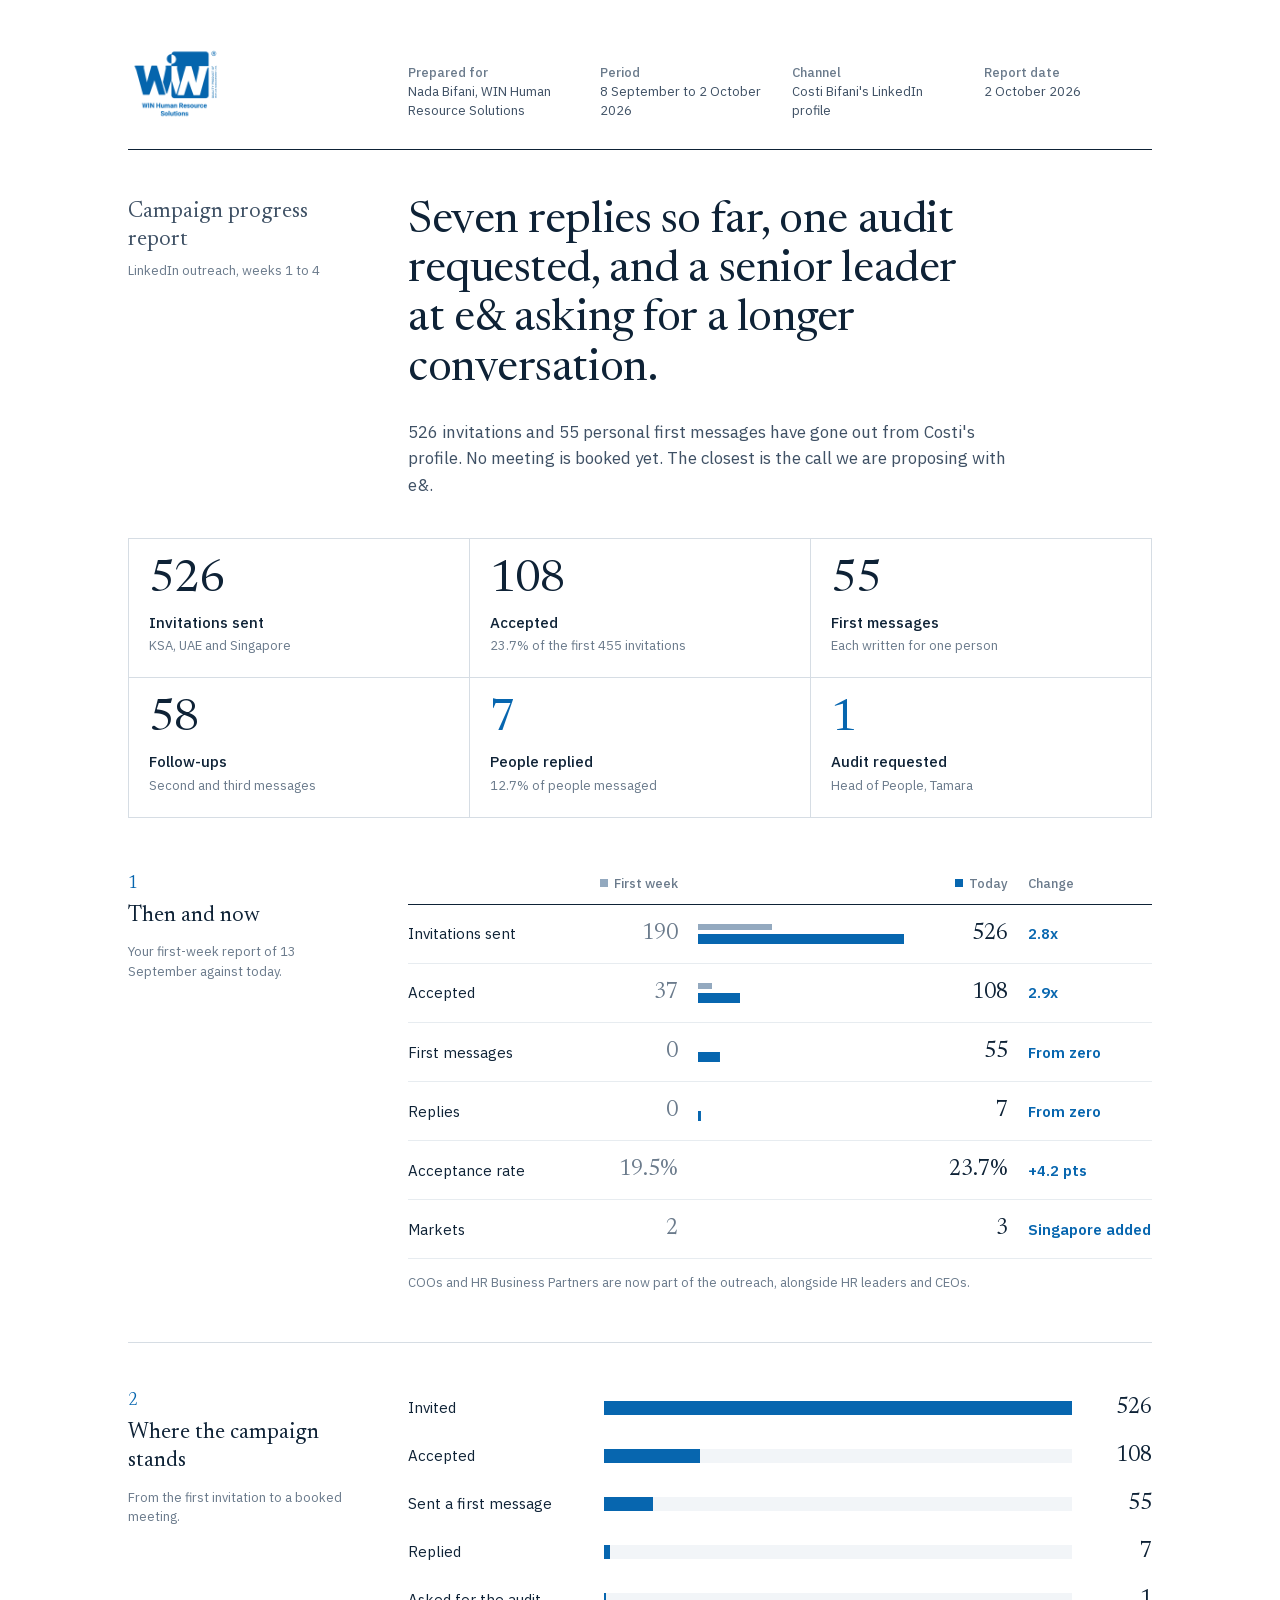
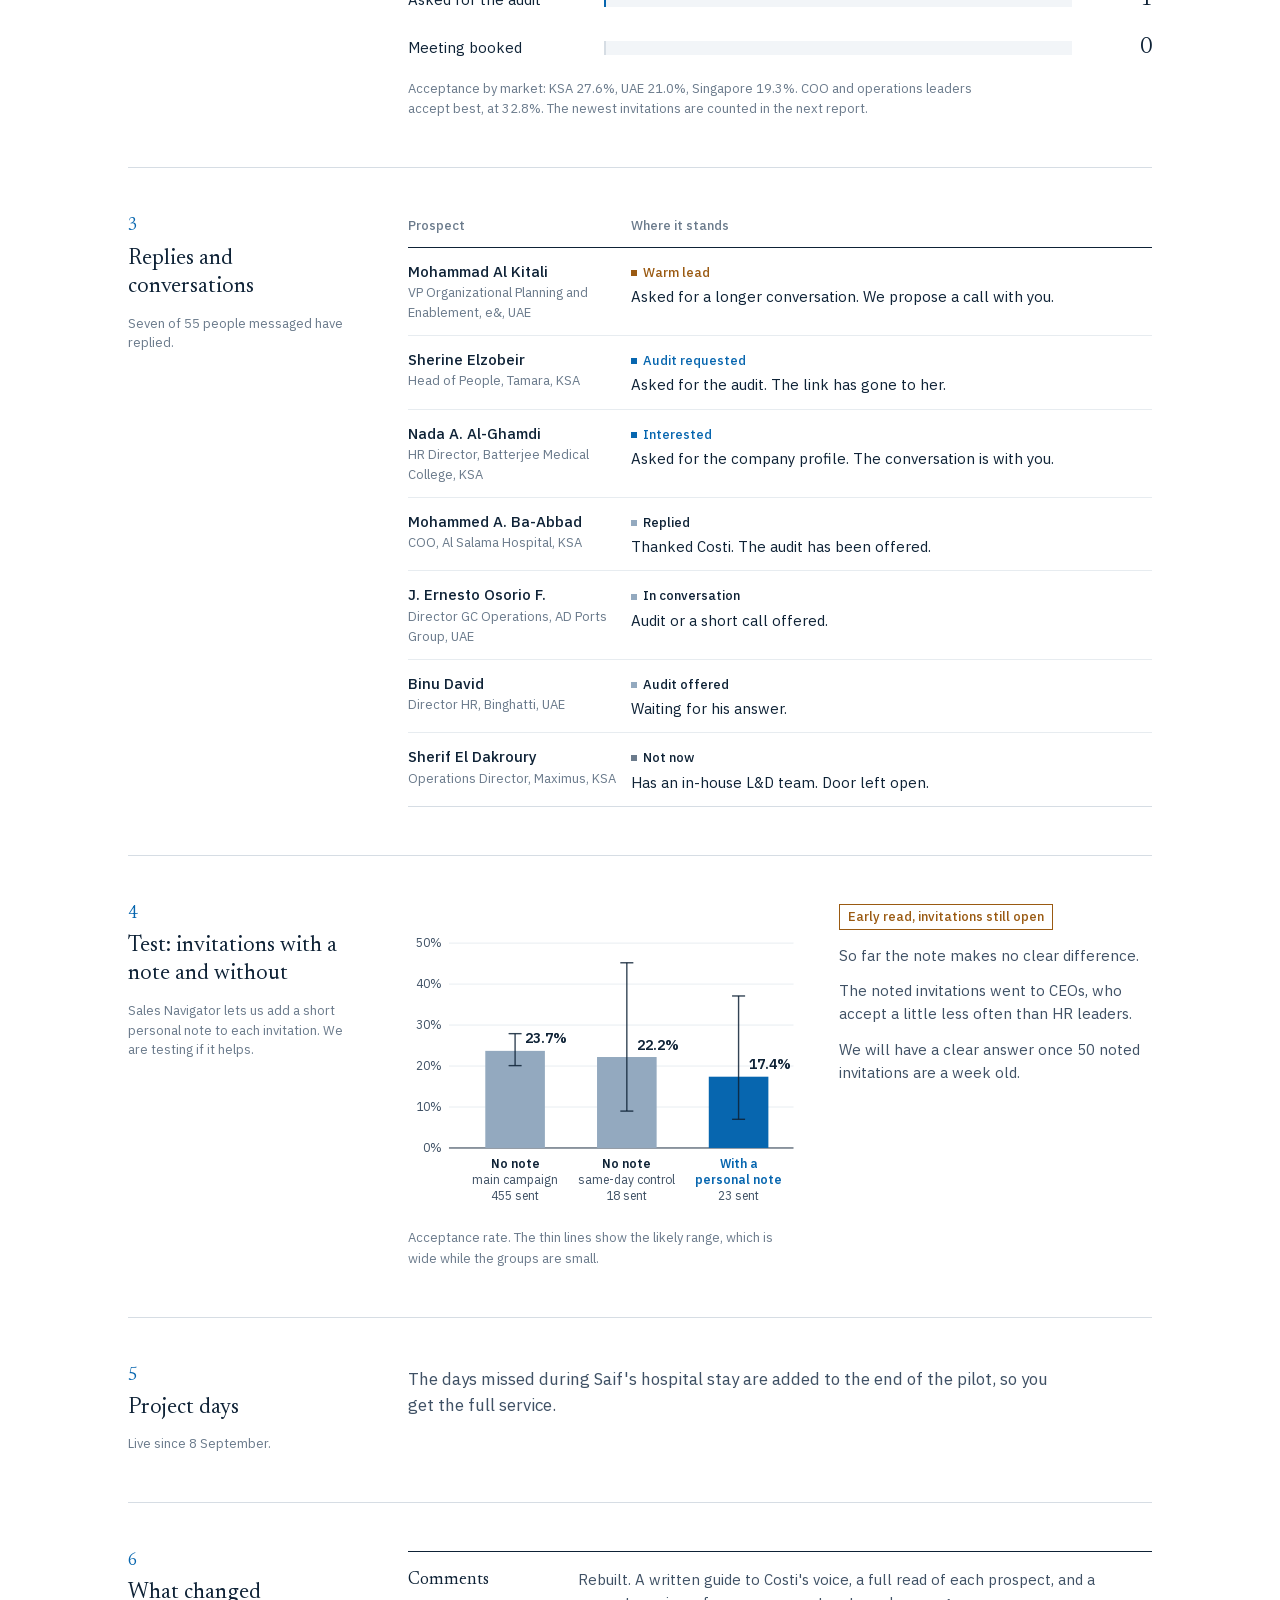
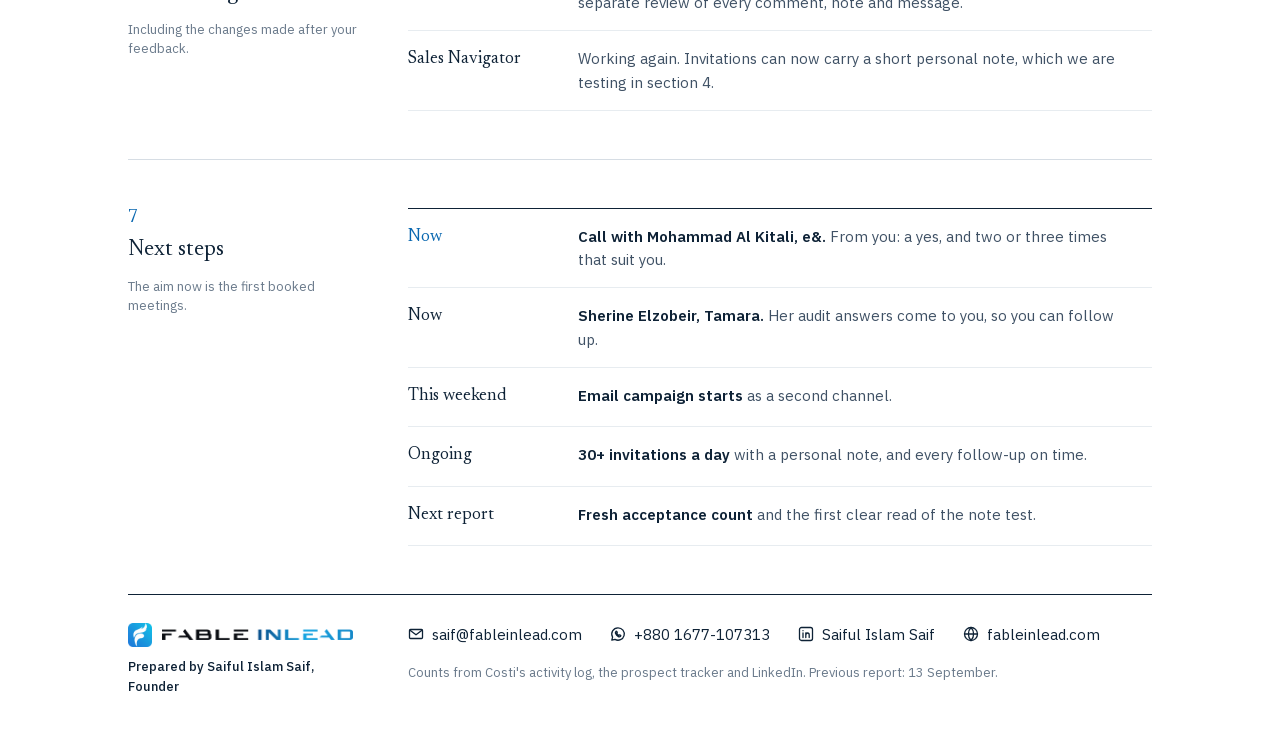
==== win-hr-4a2df56924/index.html @ c020eaa7 "WIN HR progress report, 2 Oct 2026" ====
<!doctype html>
<html lang="en">
<head>
<meta charset="utf-8">
<meta name="viewport" content="width=device-width, initial-scale=1">
<meta name="robots" content="noindex, nofollow">
<title>WIN HR progress report, 2 October 2026</title>
<meta name="description" content="LinkedIn outreach progress for WIN Human Resource Solutions, 8 September to 2 October 2026.">
<link rel="stylesheet" href="fonts/fonts.css">
<style>
:root{
  --paper:#ffffff;
  --wash:#f2f5f8;
  --ink:#0e2236;
  --ink-2:#3f5165;
  --muted:#6b7b8c;
  --rule:#d6dde4;
  --rule-soft:#e7ecf0;
  --win:#0766af;
  --win-soft:#d3e3f1;
  --nonote:#93a9bf;
  --warm:#9a5a12;
  --serif:"Newsreader", Georgia, "Times New Roman", serif;
  --sans:"IBM Plex Sans", -apple-system, "Segoe UI", Arial, sans-serif;
  /* one type scale: 13 / 15 / 17 / 22 / 30 / 44 */
  --t1:13px; --t2:15px; --t3:17px; --t4:22px; --t5:30px; --t6:44px;
  --gut:48px;
  --col:232px;
}
*{box-sizing:border-box}
html{-webkit-text-size-adjust:100%}
body{margin:0;background:var(--paper);color:var(--ink);font-family:var(--sans);font-size:var(--t3);line-height:1.55;font-feature-settings:"kern","tnum" 0;-webkit-font-smoothing:antialiased}
.num,.tab td.n,.tab th.n{font-variant-numeric:tabular-nums lining-nums}
p{margin:0}
.wrap{max-width:1120px;margin:0 auto;padding:0 var(--gut)}

/* masthead */
.mast{display:grid;grid-template-columns:var(--col) 1fr;column-gap:var(--gut);align-items:end;padding:44px 0 28px;border-bottom:1px solid var(--ink)}
.mast img{width:96px;height:auto;display:block}
.mast-meta{display:grid;grid-template-columns:repeat(4,1fr);column-gap:24px;font-size:var(--t1);line-height:1.45;color:var(--ink-2)}
.mast-meta b{display:block;font-weight:500;color:var(--muted)}

/* hero */
.hero{display:grid;grid-template-columns:var(--col) 1fr;column-gap:var(--gut);padding:48px 0 40px}
.kicker{font-family:var(--serif);font-size:var(--t4);line-height:1.3;color:var(--ink-2)}
.kicker span{display:block;font-family:var(--sans);font-size:var(--t1);color:var(--muted);margin-top:8px}
h1{font-family:var(--serif);font-weight:400;font-size:var(--t6);line-height:1.12;letter-spacing:-0.01em;margin:0 0 24px;max-width:22ch}
.deck{font-size:var(--t3);color:var(--ink-2);max-width:62ch}

/* kpi ledger */
.ledger{display:grid;grid-template-columns:repeat(3,1fr);border-top:1px solid var(--rule);border-left:1px solid var(--rule);margin-bottom:8px}
.k{padding:20px 20px 22px;border-right:1px solid var(--rule);border-bottom:1px solid var(--rule);min-width:0}
.k .v{font-family:var(--serif);font-size:var(--t6);line-height:1;font-variant-numeric:lining-nums tabular-nums;display:block;margin-bottom:10px}
.k .l{font-size:var(--t2);font-weight:500;display:block;line-height:1.35}
.k .s{font-size:var(--t1);color:var(--muted);display:block;margin-top:4px;line-height:1.4}
.k.accent .v{color:var(--win)}
.ledger + .sec{border-top:0}
.ledger-note{font-size:var(--t1);color:var(--muted);margin:12px 0 0}

/* sections */
.sec{display:grid;grid-template-columns:var(--col) 1fr;column-gap:var(--gut);padding:48px 0;border-top:1px solid var(--rule)}
.sec-h{font-family:var(--serif);font-weight:400;font-size:var(--t4);line-height:1.3;margin:0}
.sec-h .no{display:block;font-size:var(--t3);color:var(--win);margin-bottom:6px}
.sec-aside{font-size:var(--t1);color:var(--muted);margin-top:12px;line-height:1.5}
.body{min-width:0}
.lead{font-size:var(--t3);color:var(--ink-2);max-width:64ch;margin-bottom:28px}
h3{font-family:var(--sans);font-size:var(--t2);font-weight:600;margin:0 0 12px}
.note{font-size:var(--t1);color:var(--muted);margin-top:14px;max-width:72ch}

/* funnel */
.funnel{display:grid;row-gap:14px}
.f-row{display:grid;grid-template-columns:180px 1fr 64px;column-gap:16px;align-items:center}
.f-lab{font-size:var(--t2);line-height:1.3}
.f-lab small{display:block;font-size:var(--t1);color:var(--muted)}
.f-track{height:14px;background:var(--wash);position:relative}
.f-bar{position:absolute;left:0;top:0;bottom:0;background:var(--win);min-width:2px;transform-origin:left center}
.f-bar.zero{background:none;border-left:2px solid var(--rule)}
.f-val{font-family:var(--serif);font-size:var(--t4);text-align:right;font-variant-numeric:lining-nums tabular-nums}

/* tables */
.tab{width:100%;border-collapse:collapse;font-size:var(--t2)}
.tab th{font-weight:500;color:var(--muted);font-size:var(--t1);text-align:left;padding:0 12px 10px 0;border-bottom:1px solid var(--ink);vertical-align:bottom}
.tab td{padding:12px 12px 12px 0;border-bottom:1px solid var(--rule-soft);vertical-align:top}
.tab .n{text-align:right}
.tab tr:last-child td{border-bottom:1px solid var(--rule)}
.tab .rate{width:34%}
.rate-cell{display:grid;grid-template-columns:52px 1fr;column-gap:12px;align-items:center}
.rate-cell .t{height:8px;background:var(--wash);position:relative}
.rate-cell .b{position:absolute;left:0;top:0;bottom:0;background:var(--win);transform-origin:left center}
.tables{display:grid;row-gap:40px}

/* replies */
.rep td:first-child{width:30%}
.who{font-weight:500;display:block}
.who-sub{display:block;font-size:var(--t1);color:var(--muted)}
.st{display:inline-block;font-size:var(--t1);font-weight:500;padding:2px 0 2px 12px;position:relative;white-space:nowrap}
.st::before{content:"";position:absolute;left:0;top:50%;width:6px;height:6px;margin-top:-3px;background:var(--muted)}
.st.hot{color:var(--warm)} .st.hot::before{background:var(--warm)}
.st.go{color:var(--win)} .st.go::before{background:var(--win)}
.st.open::before{background:var(--nonote)}
.mkt{display:flex;column-gap:32px;row-gap:6px;margin-top:20px;font-size:var(--t2);color:var(--ink-2);flex-wrap:wrap}
.mkt b{font-family:var(--serif);font-weight:400;font-size:var(--t4);color:var(--ink);margin-right:6px;font-variant-numeric:lining-nums}

/* A/B test */
.ab{display:grid;grid-template-columns:minmax(0,1.25fr) minmax(0,1fr);column-gap:40px;align-items:start}
.ab svg{width:100%;height:auto;display:block;overflow:visible}
.ab svg text{font-family:var(--sans);fill:var(--ink-2)}
.ab .read{font-size:var(--t2);color:var(--ink-2)}
.ab .read p+p{margin-top:12px}
.flag{display:inline-block;font-size:var(--t1);font-weight:500;color:var(--warm);border:1px solid currentColor;padding:2px 8px;margin-bottom:14px}
.matrix{margin-top:32px}
.matrix td,.matrix th{font-size:var(--t1);white-space:nowrap}
.matrix td.g{white-space:nowrap}
.matrix td{padding:10px 12px 10px 0}
.matrix .g{font-size:var(--t2);font-weight:500}
.sw{display:inline-block;width:10px;height:10px;margin-right:8px;vertical-align:baseline}

/* segments, changes, steps */
.cols{display:grid;grid-template-columns:repeat(3,minmax(0,1fr));border-top:1px solid var(--ink)}
.cols>div{padding:18px 24px 0 0}
.cols>div+div{padding-left:24px;border-left:1px solid var(--rule)}
.cols .big{font-family:var(--serif);font-size:var(--t5);line-height:1.1;display:block;margin:6px 0 2px;font-variant-numeric:lining-nums tabular-nums}
.cols p{font-size:var(--t2);color:var(--ink-2)}
.cols .meta{font-size:var(--t1);color:var(--muted);margin-bottom:8px}
.facts{margin:14px 0 0;padding:0;list-style:none;font-size:var(--t2)}
.facts li{display:flex;justify-content:space-between;gap:12px;padding:7px 0;border-bottom:1px solid var(--rule-soft)}
.facts li span:last-child{font-variant-numeric:tabular-nums;white-space:nowrap}

.changes{display:grid;grid-template-columns:repeat(2,minmax(0,1fr));column-gap:40px;row-gap:32px}
.changes h3{font-family:var(--serif);font-weight:400;font-size:var(--t4);margin-bottom:8px}
.changes p{font-size:var(--t2);color:var(--ink-2)}
.eng{display:grid;grid-template-columns:repeat(4,1fr);margin-top:36px;border-top:1px solid var(--rule)}
.eng div{padding:14px 12px 0 0}
.eng .v{font-family:var(--serif);font-size:var(--t5);display:block;line-height:1.1;font-variant-numeric:lining-nums tabular-nums}
.eng .l{display:block;font-size:var(--t1);line-height:1.4;margin-top:4px;color:var(--ink-2)}

.steps{display:grid;grid-template-columns:repeat(4,minmax(0,1fr));column-gap:24px;row-gap:28px;counter-reset:s}
.steps li{list-style:none;padding:14px 0 0;border-top:1px solid var(--ink);font-size:var(--t2);color:var(--ink-2);line-height:1.5}
.steps b{display:block;font-family:var(--serif);font-weight:400;font-size:var(--t3);color:var(--ink);margin-bottom:4px}
.steps b::before{counter-increment:s;content:counter(s);color:var(--win);margin-right:8px}
.steps{margin:0;padding:0}

.next{width:100%;border-collapse:collapse}
.next td{padding:16px 16px 16px 0;border-bottom:1px solid var(--rule-soft);vertical-align:top;font-size:var(--t2);color:var(--ink-2)}
.next tr:first-child td{border-top:1px solid var(--ink)}
.next td.when{width:170px;font-family:var(--serif);font-size:var(--t3);color:var(--ink)}
.next b{color:var(--ink);font-weight:600}
.next tr.ask td.when{color:var(--win)}

.foot{display:grid;grid-template-columns:var(--col) 1fr;column-gap:var(--gut);padding:28px 0 56px;border-top:1px solid var(--ink);font-size:var(--t1);color:var(--muted)}
.foot strong{color:var(--ink);font-weight:500}


/* then and now */
.tn{display:grid}
.tn-row{display:grid;grid-template-columns:150px 100px minmax(0,1fr) 84px 124px;column-gap:20px;align-items:center;padding:12px 0;border-bottom:1px solid var(--rule-soft)}
.tn-head{padding:0 0 10px;border-bottom:1px solid var(--ink);font-size:var(--t1);color:var(--muted);font-weight:500}
.tn-lab{font-size:var(--t2)}
.tn-then{text-align:right;font-family:var(--serif);font-size:var(--t4);color:var(--muted)}
.tn-now{text-align:right;font-family:var(--serif);font-size:var(--t4);color:var(--ink)}
.tn-head .tn-then,.tn-head .tn-now{font-family:var(--sans);font-size:var(--t1);color:var(--muted)}
.tn-chg{font-size:var(--t2);font-weight:600;color:var(--win);white-space:nowrap}
.tn-head .tn-chg{font-weight:500;color:var(--muted);font-size:var(--t1)}
.tn-bars{display:grid;row-gap:4px}
.tn-b.then{background:var(--nonote)}
.tn-b.now{background:var(--win)}
.tn-b{display:block;height:6px;transform-origin:left center}
.tn-b.now{height:10px;min-width:2px}
.tn-h{margin:36px 0 0}
.tn-added{display:grid;grid-template-columns:repeat(4,1fr);margin-top:10px;border-top:1px solid var(--ink)}
.tn-added .v.accent{color:var(--win)}
.sq{display:inline-block;width:8px;height:8px;margin-right:6px;vertical-align:1px}
.sq.then{background:var(--nonote)}.sq.now{background:var(--win)}
.tn-added div{padding:14px 16px 0 0}
.tn-added .v{font-family:var(--serif);font-size:var(--t5);line-height:1.1;display:block;font-variant-numeric:lining-nums tabular-nums}
.tn-added .l{display:block;font-size:var(--t1);color:var(--ink-2);line-height:1.4;margin-top:4px}
/* project days */
.pd{display:grid;grid-template-columns:repeat(3,1fr);border-top:1px solid var(--ink);margin-bottom:20px}
.pd div{padding:14px 16px 0 0}
.pd div+div{padding-left:20px;border-left:1px solid var(--rule)}
.pd .v{font-family:var(--serif);font-size:var(--t6);line-height:1;display:block;font-variant-numeric:lining-nums tabular-nums}
.pd .v.accent{color:var(--win)}
.pd .l{display:block;font-size:var(--t2);color:var(--ink-2);margin-top:8px}
.pd-text{margin-bottom:0}
/* footer brand */
.brand-mark{display:flex;align-items:center;gap:10px}
.brand-mark img{display:block}
.brand-mark .wm{height:11px;width:auto}
.tn-head .tn-then,.tn-head .tn-now{white-space:nowrap}
.by{margin-top:10px;color:var(--ink);font-weight:500}
.foot-r{display:grid;row-gap:14px;align-content:start}
.contact{list-style:none;margin:0;padding:0;display:flex;flex-wrap:wrap;column-gap:28px;row-gap:10px}
.contact a{display:inline-flex;align-items:center;gap:8px;color:var(--ink);text-decoration:none;font-size:var(--t2);user-select:text}
.contact a:hover,.contact a:focus-visible{color:var(--win)}
.contact a:focus-visible{outline:2px solid var(--win);outline-offset:3px}
.contact .ic{flex:none}


/* phone and tablet */
@media (max-width:900px){
  :root{--gut:32px}
  .mast,.hero,.sec,.foot{grid-template-columns:1fr}
  .mast{row-gap:20px}
  .mast-meta{grid-template-columns:repeat(2,1fr);row-gap:12px}
  .kicker{margin-bottom:16px}
  .sec-head{margin-bottom:24px}
  .ab{grid-template-columns:1fr;row-gap:28px}
  .steps{grid-template-columns:repeat(2,minmax(0,1fr));row-gap:22px}
}
@media (max-width:600px){
  :root{--gut:16px;--t6:34px;--t5:26px;--t4:20px}
  .mast{padding-top:28px}
  .hero{padding:32px 0 28px}
  h1{font-size:30px}
  .ledger{grid-template-columns:repeat(2,1fr)}
  .k{padding:16px 14px 18px}
  .sec{padding:36px 0}
  .f-row{grid-template-columns:1fr 52px;row-gap:6px}
  .f-track{grid-column:1 / -1;grid-row:2}
  .f-lab{grid-column:1;grid-row:1}
  .f-val{grid-column:2;grid-row:1}
      .cols{grid-template-columns:1fr}
  .cols>div{padding:18px 0 22px}
  .cols>div+div{padding-left:0;border-left:0;border-top:1px solid var(--rule)}
  .changes{grid-template-columns:1fr;row-gap:26px}
  .eng{grid-template-columns:repeat(2,1fr);row-gap:12px}
  .next td.when{width:96px;font-size:var(--t2)}
  .tab{font-size:14px}
  .tab .rate{width:auto}
  .rate-cell{grid-template-columns:44px 1fr;column-gap:8px}
  .hide-sm{display:none}
  .tn-row{grid-template-columns:1fr auto auto;column-gap:12px;row-gap:6px}
  .tn-lab{grid-column:1;grid-row:1}
  .tn-then{grid-column:2;grid-row:1;font-size:var(--t3)}
  .tn-now{grid-column:3;grid-row:1;font-size:var(--t3)}
  .tn-bars{grid-column:1 / 3;grid-row:2}
  .tn-chg{grid-column:3;grid-row:2;text-align:right;font-size:var(--t1)}
  .tn-head .tn-chg,.tn-head .tn-bars{display:none}
  .tn-head .tn-then{grid-column:2}
  .tn-head .tn-now{grid-column:3}
  .tn-added{grid-template-columns:repeat(2,1fr);row-gap:12px}
  .pd .v{font-size:var(--t5)}
  .pd div+div{padding-left:12px}
  .pd .l{font-size:var(--t1)}
  .contact{flex-direction:column;row-gap:16px}
  .contact a{min-height:24px}
  .foot .brand{margin-bottom:20px}
  .rep thead{display:none}
  .rep tr:last-child td:first-child{border-bottom:0}
  .rep td{display:block;width:auto;padding:0 0 14px}
  .rep td:first-child{width:auto;padding:14px 0 6px;border-bottom:0}
  .rate-cell .t{display:none}
  .rate-cell{display:block}
  .rep .where{display:none}
  .matrix td,.matrix th,.matrix td.g{white-space:normal}
  .scroll{overflow-x:auto;-webkit-overflow-scrolling:touch}
}
@media print{
  body{-webkit-print-color-adjust:exact;print-color-adjust:exact}
}
</style>
</head>
<body>
<div class="wrap">

<header class="mast">
  <img src="win-hr-logo.png" alt="WIN Human Resource Solutions" width="96" height="77">
  <div class="mast-meta">
    <div><b>Prepared for</b>Nada Bifani, WIN Human Resource Solutions</div>
    <div><b>Period</b>8 September to 2 October 2026</div>
    <div><b>Channel</b>Costi Bifani's LinkedIn profile</div>
    <div><b>Report date</b>2 October 2026</div>
  </div>
</header>

<section class="hero">
  <div class="kicker">Campaign progress report<span>LinkedIn outreach, weeks 1 to 4</span></div>
  <div>
    <h1 class="reveal">Seven replies so far, one audit requested, and a senior leader at e&amp; asking for a longer conversation.</h1>
    <p class="deck reveal">526 invitations and 55 personal first messages have gone out from Costi's profile. No meeting is booked yet. The closest is the call we are proposing with e&amp;.</p>
  </div>
</section>

<div class="ledger six" id="kpis">
  <div class="k"><span class="v num" data-count="526">526</span><span class="l">Invitations sent</span><span class="s">KSA, UAE and Singapore</span></div>
  <div class="k"><span class="v num" data-count="108">108</span><span class="l">Accepted</span><span class="s">23.7% of the first 455 invitations</span></div>
  <div class="k"><span class="v num" data-count="55">55</span><span class="l">First messages</span><span class="s">Each written for one person</span></div>
  <div class="k"><span class="v num" data-count="58">58</span><span class="l">Follow-ups</span><span class="s">Second and third messages</span></div>
  <div class="k accent"><span class="v num" data-count="7">7</span><span class="l">People replied</span><span class="s">12.7% of people messaged</span></div>
  <div class="k accent"><span class="v num" data-count="1">1</span><span class="l">Audit requested</span><span class="s">Head of People, Tamara</span></div>
</div>

<section class="sec" id="thennow">
  <div class="sec-head">
    <h2 class="sec-h"><span class="no">1</span>Then and now</h2>
    <p class="sec-aside">Your first-week report of 13 September against today.</p>
  </div>
  <div class="body">
    <div class="tn">
      <div class="tn-row tn-head"><div class="tn-lab"></div><div class="tn-then"><i class="sq then"></i>First week</div><div class="tn-bars"></div><div class="tn-now"><i class="sq now"></i>Today</div><div class="tn-chg">Change</div></div>
      <div class="tn-row"><div class="tn-lab">Invitations sent</div><div class="tn-then num">190</div><div class="tn-bars"><span class="tn-b then" style="width:36.1%"></span><span class="tn-b now" style="width:100.0%"></span></div><div class="tn-now num">526</div><div class="tn-chg">2.8x</div></div>
      <div class="tn-row"><div class="tn-lab">Accepted</div><div class="tn-then num">37</div><div class="tn-bars"><span class="tn-b then" style="width:7.0%"></span><span class="tn-b now" style="width:20.5%"></span></div><div class="tn-now num">108</div><div class="tn-chg">2.9x</div></div>
      <div class="tn-row"><div class="tn-lab">First messages</div><div class="tn-then num">0</div><div class="tn-bars"><span class="tn-b then" style="width:0%"></span><span class="tn-b now" style="width:10.5%"></span></div><div class="tn-now num">55</div><div class="tn-chg">From zero</div></div>
      <div class="tn-row"><div class="tn-lab">Replies</div><div class="tn-then num">0</div><div class="tn-bars"><span class="tn-b then" style="width:0%"></span><span class="tn-b now" style="width:1.3%"></span></div><div class="tn-now num">7</div><div class="tn-chg">From zero</div></div>
      <div class="tn-row"><div class="tn-lab">Acceptance rate</div><div class="tn-then num">19.5%</div><div class="tn-bars"></div><div class="tn-now num">23.7%</div><div class="tn-chg">+4.2 pts</div></div>
      <div class="tn-row"><div class="tn-lab">Markets</div><div class="tn-then num">2</div><div class="tn-bars"></div><div class="tn-now num">3</div><div class="tn-chg">Singapore added</div></div>
    </div>
    <p class="note">COOs and HR Business Partners are now part of the outreach, alongside HR leaders and CEOs.</p>
  </div>
</section>

<section class="sec">
  <div class="sec-head">
    <h2 class="sec-h"><span class="no">2</span>Where the campaign stands</h2>
    <p class="sec-aside">From the first invitation to a booked meeting.</p>
  </div>
  <div class="body">
    <div class="funnel" id="funnel">
      <div class="f-row"><div class="f-lab">Invited</div><div class="f-track"><div class="f-bar" style="width:100%"></div></div><div class="f-val num">526</div></div>
      <div class="f-row"><div class="f-lab">Accepted</div><div class="f-track"><div class="f-bar" style="width:20.53%"></div></div><div class="f-val num">108</div></div>
      <div class="f-row"><div class="f-lab">Sent a first message</div><div class="f-track"><div class="f-bar" style="width:10.46%"></div></div><div class="f-val num">55</div></div>
      <div class="f-row"><div class="f-lab">Replied</div><div class="f-track"><div class="f-bar" style="width:1.33%"></div></div><div class="f-val num">7</div></div>
      <div class="f-row"><div class="f-lab">Asked for the audit</div><div class="f-track"><div class="f-bar" style="width:0.19%"></div></div><div class="f-val num">1</div></div>
      <div class="f-row"><div class="f-lab">Meeting booked</div><div class="f-track"><div class="f-bar zero" style="width:0"></div></div><div class="f-val num">0</div></div>
    </div>
    <p class="note">Acceptance by market: KSA 27.6%, UAE 21.0%, Singapore 19.3%. COO and operations leaders accept best, at 32.8%. The newest invitations are counted in the next report.</p>
  </div>
</section>

<section class="sec">
  <div class="sec-head">
    <h2 class="sec-h"><span class="no">3</span>Replies and conversations</h2>
    <p class="sec-aside">Seven of 55 people messaged have replied.</p>
  </div>
  <div class="body">
    <table class="tab rep">
      <thead><tr><th>Prospect</th><th>Where it stands</th></tr></thead>
      <tbody>
        <tr><td><span class="who">Mohammad Al Kitali</span><span class="who-sub">VP Organizational Planning and Enablement, e&amp;, UAE</span></td><td><span class="st hot">Warm lead</span><br>Asked for a longer conversation. We propose a call with you.</td></tr>
        <tr><td><span class="who">Sherine Elzobeir</span><span class="who-sub">Head of People, Tamara, KSA</span></td><td><span class="st go">Audit requested</span><br>Asked for the audit. The link has gone to her.</td></tr>
        <tr><td><span class="who">Nada A. Al-Ghamdi</span><span class="who-sub">HR Director, Batterjee Medical College, KSA</span></td><td><span class="st go">Interested</span><br>Asked for the company profile. The conversation is with you.</td></tr>
        <tr><td><span class="who">Mohammed A. Ba-Abbad</span><span class="who-sub">COO, Al Salama Hospital, KSA</span></td><td><span class="st open">Replied</span><br>Thanked Costi. The audit has been offered.</td></tr>
        <tr><td><span class="who">J. Ernesto Osorio F.</span><span class="who-sub">Director GC Operations, AD Ports Group, UAE</span></td><td><span class="st open">In conversation</span><br>Audit or a short call offered.</td></tr>
        <tr><td><span class="who">Binu David</span><span class="who-sub">Director HR, Binghatti, UAE</span></td><td><span class="st open">Audit offered</span><br>Waiting for his answer.</td></tr>
        <tr><td><span class="who">Sherif El Dakroury</span><span class="who-sub">Operations Director, Maximus, KSA</span></td><td><span class="st ">Not now</span><br>Has an in-house L&amp;D team. Door left open.</td></tr>
      </tbody>
    </table>
  </div>
</section>

<section class="sec">
  <div class="sec-head">
    <h2 class="sec-h"><span class="no">4</span>Test: invitations with a note and without</h2>
    <p class="sec-aside">Sales Navigator lets us add a short personal note to each invitation. We are testing if it helps.</p>
  </div>
  <div class="body">
    <div class="ab">
      <figure style="margin:0" aria-label="Acceptance rate by group with 95% confidence intervals">
        <svg id="abchart" viewBox="0 0 420 340" role="img" aria-labelledby="abt">
<title id="abt">Acceptance rate: 23.7% without a note, main campaign (455 sent); 22.2% without a note, same-day control (18 sent); 17.4% with a personal note (23 sent). 95% Wilson intervals shown.</title>
<g stroke="#e7ecf0" stroke-width="1">
<line x1="44" x2="414" y1="218.0" y2="218.0"/>
<line x1="44" x2="414" y1="174.0" y2="174.0"/>
<line x1="44" x2="414" y1="130.0" y2="130.0"/>
<line x1="44" x2="414" y1="86.0" y2="86.0"/>
<line x1="44" x2="414" y1="42.0" y2="42.0"/>
<line x1="44" x2="414" y1="262.0" y2="262.0" stroke="#0e2236"/></g>
<g font-size="13" text-anchor="end" style="fill:#6b7b8c">
<text x="36" y="266.0">0%</text>
<text x="36" y="222.0">10%</text>
<text x="36" y="178.0">20%</text>
<text x="36" y="134.0">30%</text>
<text x="36" y="90.0">40%</text>
<text x="36" y="46.0">50%</text>
</g><g>
<rect class="abb" x="83" width="64" y="157.72" height="104.28" fill="#93a9bf"><title>Without a note, main campaign: 108 of 455, 23.7% (95% CI 20.1 to 27.9)</title></rect>
<rect class="abb" x="203" width="64" y="164.32" height="97.68" fill="#93a9bf"><title>Without a note, same-day control: 4 of 18, 22.2% (95% CI 9.0 to 45.2)</title></rect>
<rect class="abb" x="323" width="64" y="185.44" height="76.56" fill="#0766af"><title>With a personal note: 4 of 23, 17.4% (95% CI 7.0 to 37.1)</title></rect>
</g><g class="abci" stroke="#0e2236" stroke-width="1.5" fill="none">
<line x1="115" x2="115" y1="139.24" y2="173.56"/><line x1="108" x2="122" y1="139.24" y2="139.24"/><line x1="108" x2="122" y1="173.56" y2="173.56"/>
<line x1="235" x2="235" y1="63.12" y2="222.4"/><line x1="228" x2="242" y1="63.12" y2="63.12"/><line x1="228" x2="242" y1="222.4" y2="222.4"/>
<line x1="355" x2="355" y1="98.76" y2="231.2"/><line x1="348" x2="362" y1="98.76" y2="98.76"/><line x1="348" x2="362" y1="231.2" y2="231.2"/>
</g><g font-size="15" font-weight="600" text-anchor="start">
<text x="126" y="149.72" style="fill:#0e2236">23.7%</text>
<text x="246" y="156.32" style="fill:#0e2236">22.2%</text>
<text x="366" y="177.44" style="fill:#0e2236">17.4%</text>
</g><g font-size="13" text-anchor="middle">
<text x="115" y="284.0" style="fill:#0e2236;font-weight:600">No note</text><text x="115" y="301.0">main campaign</text><text x="115" y="318.0">455 sent</text>
<text x="235" y="284.0" style="fill:#0e2236;font-weight:600">No note</text><text x="235" y="301.0">same-day control</text><text x="235" y="318.0">18 sent</text>
<text x="355" y="284.0" style="fill:#0766af;font-weight:600">With a</text><text x="355" y="301.0" style="fill:#0766af;font-weight:600">personal note</text><text x="355" y="318.0">23 sent</text>
</g></svg>
        <figcaption class="note" style="margin-top:8px">Acceptance rate. The thin lines show the likely range, which is wide while the groups are small.</figcaption>
      </figure>
      <div class="read">
        <span class="flag">Early read, invitations still open</span>
        <p>So far the note makes no clear difference.</p>
        <p>The noted invitations went to CEOs, who accept a little less often than HR leaders.</p>
        <p>We will have a clear answer once 50 noted invitations are a week old.</p>
      </div>
    </div>
  </div>
</section>

<section class="sec">
  <div class="sec-head">
    <h2 class="sec-h"><span class="no">5</span>Project days</h2>
    <p class="sec-aside">Live since 8 September.</p>
  </div>
  <div class="body">
    <p class="lead pd-text">The days missed during Saif's hospital stay are added to the end of the pilot, so you get the full service.</p>
  </div>
</section>

<section class="sec">
  <div class="sec-head">
    <h2 class="sec-h"><span class="no">6</span>What changed</h2>
    <p class="sec-aside">Including the changes made after your feedback.</p>
  </div>
  <div class="body">
    <table class="next changed">
      <tbody>
        <tr><td class="when">Comments</td><td>Rebuilt. A written guide to Costi's voice, a full read of each prospect, and a separate review of every comment, note and message.</td></tr>
        <tr><td class="when">Sales Navigator</td><td>Working again. Invitations can now carry a short personal note, which we are testing in section 4.</td></tr>
      </tbody>
    </table>
  </div>
</section>

<section class="sec">
  <div class="sec-head">
    <h2 class="sec-h"><span class="no">7</span>Next steps</h2>
    <p class="sec-aside">The aim now is the first booked meetings.</p>
  </div>
  <div class="body">
    <table class="next">
      <tbody>
        <tr class="ask"><td class="when">Now</td><td><b>Call with Mohammad Al Kitali, e&amp;.</b> From you: a yes, and two or three times that suit you.</td></tr>
        <tr><td class="when">Now</td><td><b>Sherine Elzobeir, Tamara.</b> Her audit answers come to you, so you can follow up.</td></tr>
        <tr><td class="when">This weekend</td><td><b>Email campaign starts</b> as a second channel.</td></tr>
        <tr><td class="when">Ongoing</td><td><b>30+ invitations a day</b> with a personal note, and every follow-up on time.</td></tr>
        <tr><td class="when">Next report</td><td><b>Fresh acceptance count</b> and the first clear read of the note test.</td></tr>
      </tbody>
    </table>
  </div>
</section>

<footer class="foot">
  <div class="brand">
    <div class="brand-mark"><img src="fable-icon.png" alt="" width="24" height="24"><img class="wm" src="fable-wordmark.png" alt="Fable InLead" width="191" height="11"></div>
    <p class="by">Prepared by Saiful Islam Saif, Founder</p>
  </div>
  <div class="foot-r">
    <ul class="contact">
      <li><a href="mailto:saif@fableinlead.com" target="_blank" rel="noopener"><svg class="ic" viewBox="0 0 16 16" width="16" height="16" aria-hidden="true" fill="none" stroke="currentColor" stroke-width="1.3" stroke-linecap="round" stroke-linejoin="round"><rect x="1.5" y="3.5" width="13" height="9" rx="1"/><path d="M2 4.2l6 4.6 6-4.6"/></svg><span>saif@fableinlead.com</span></a></li>
      <li><a href="https://wa.me/8801677107313" target="_blank" rel="noopener"><svg class="ic" viewBox="0 0 16 16" width="16" height="16" aria-hidden="true" fill="none" stroke="currentColor" stroke-width="1.3" stroke-linecap="round" stroke-linejoin="round"><path d="M8 1.8a6.2 6.2 0 0 0-5.4 9.3L1.8 14.2l3.2-.8A6.2 6.2 0 1 0 8 1.8z"/><path d="M5.9 5.4c.2-.3.6-.3.8 0l.5 1c.1.2 0 .5-.2.6l-.3.3c.4.9 1.1 1.6 2 2l.3-.3c.2-.2.4-.2.6-.1l1 .5c.3.2.3.6 0 .8-.6.6-1.4.8-2.2.4A6 6 0 0 1 5.6 7.6c-.4-.8-.2-1.6.3-2.2z"/></svg><span>+880 1677-107313</span></a></li>
      <li><a href="https://www.linkedin.com/in/saiiful-islam-saif/" target="_blank" rel="noopener"><svg class="ic" viewBox="0 0 16 16" width="16" height="16" aria-hidden="true" fill="none" stroke="currentColor" stroke-width="1.3" stroke-linecap="round" stroke-linejoin="round"><rect x="1.5" y="1.5" width="13" height="13" rx="2"/><path d="M5 7v4.5M5 4.6v.1M7.8 11.5V7m0 2.2c0-1.3.8-2.2 1.8-2.2s1.6.7 1.6 2v2.5"/></svg><span>Saiful Islam Saif</span></a></li>
      <li><a href="https://fableinlead.com" target="_blank" rel="noopener"><svg class="ic" viewBox="0 0 16 16" width="16" height="16" aria-hidden="true" fill="none" stroke="currentColor" stroke-width="1.3" stroke-linecap="round" stroke-linejoin="round"><circle cx="8" cy="8" r="6.5"/><path d="M1.5 8h13M8 1.5c1.8 1.8 2.6 4 2.6 6.5S9.8 12.7 8 14.5M8 1.5C6.2 3.3 5.4 5.5 5.4 8s.8 4.7 2.6 6.5"/></svg><span>fableinlead.com</span></a></li>
    </ul>
    <div class="src">Counts from Costi's activity log, the prospect tracker and LinkedIn. Previous report: 13 September.</div>
  </div>
</footer>

</div>

<script src="gsap.min.js"></script>
<script src="ScrollTrigger.min.js"></script>
<script>
(function(){
  var still = /[?&]static/.test(location.search) ||
    (window.matchMedia && window.matchMedia('(prefers-reduced-motion: reduce)').matches);
  if (still || !window.gsap) return;
  gsap.registerPlugin(ScrollTrigger);

  // hero: one orchestrated load sequence
  var tl = gsap.timeline({defaults:{ease:'power3.out'}});
  tl.from('.hero .reveal', {y:18, opacity:0, duration:0.9, stagger:0.15})
    .from('#kpis .k', {opacity:0, y:12, duration:0.6, stagger:0.06}, '-=0.5');
  document.querySelectorAll('#kpis [data-count]').forEach(function(el, i){
    var end = +el.getAttribute('data-count'), o = {v:0};
    tl.to(o, {v:end, duration:1.4, ease:'power2.out', onUpdate:function(){ el.textContent = Math.round(o.v).toLocaleString('en-US'); }}, 0.5 + i*0.06);
  });

  // bars draw when they come into view
  function grow(sel, trigger){
    var els = document.querySelectorAll(sel);
    if (!els.length) return;
    gsap.from(els, {scaleX:0, duration:1.1, ease:'power3.out', stagger:0.08,
      scrollTrigger:{trigger: trigger || els[0], start:'top 85%', once:true}});
  }
  grow('#thennow .tn-b', '#thennow');
  grow('#funnel .f-bar', '#funnel');
  document.querySelectorAll('.tables table').forEach(function(t){ grow('#' + (t.id || (t.id = 't' + Math.random().toString(36).slice(2))) + ' .b', t); });

  // A/B bars rise from the baseline, then the intervals appear
  gsap.from('#abchart .abb', {scaleY:0, transformOrigin:'50% 100%', duration:1, ease:'power3.out', stagger:0.12,
    scrollTrigger:{trigger:'#abchart', start:'top 80%', once:true}});
  gsap.from('#abchart .abci line', {opacity:0, duration:0.5, delay:0.8,
    scrollTrigger:{trigger:'#abchart', start:'top 80%', once:true}});
})();
</script>
</body>
</html>
---- win-hr-4a2df56924/fonts/fonts.css ----
@font-face {
  font-family: 'IBM Plex Sans';
  font-style: normal;
  font-weight: 400;
  font-stretch: 100%;
  font-display: swap;
  src: url(IBMPlexSans-normal-0.woff2) format('woff2');
  unicode-range: U+0000-00FF, U+0131, U+0152-0153, U+02BB-02BC, U+02C6, U+02DA, U+02DC, U+0304, U+0308, U+0329, U+2000-206F, U+20AC, U+2122, U+2191, U+2193, U+2212, U+2215, U+FEFF, U+FFFD;
}
@font-face {
  font-family: 'IBM Plex Sans';
  font-style: normal;
  font-weight: 500;
  font-stretch: 100%;
  font-display: swap;
  src: url(IBMPlexSans-normal-0.woff2) format('woff2');
  unicode-range: U+0000-00FF, U+0131, U+0152-0153, U+02BB-02BC, U+02C6, U+02DA, U+02DC, U+0304, U+0308, U+0329, U+2000-206F, U+20AC, U+2122, U+2191, U+2193, U+2212, U+2215, U+FEFF, U+FFFD;
}
@font-face {
  font-family: 'IBM Plex Sans';
  font-style: normal;
  font-weight: 600;
  font-stretch: 100%;
  font-display: swap;
  src: url(IBMPlexSans-normal-0.woff2) format('woff2');
  unicode-range: U+0000-00FF, U+0131, U+0152-0153, U+02BB-02BC, U+02C6, U+02DA, U+02DC, U+0304, U+0308, U+0329, U+2000-206F, U+20AC, U+2122, U+2191, U+2193, U+2212, U+2215, U+FEFF, U+FFFD;
}
@font-face {
  font-family: 'Newsreader';
  font-style: normal;
  font-weight: 400;
  font-display: swap;
  src: url(Newsreader-normal-1.woff2) format('woff2');
  unicode-range: U+0000-00FF, U+0131, U+0152-0153, U+02BB-02BC, U+02C6, U+02DA, U+02DC, U+0304, U+0308, U+0329, U+2000-206F, U+20AC, U+2122, U+2191, U+2193, U+2212, U+2215, U+FEFF, U+FFFD;
}
@font-face {
  font-family: 'Newsreader';
  font-style: normal;
  font-weight: 500;
  font-display: swap;
  src: url(Newsreader-normal-1.woff2) format('woff2');
  unicode-range: U+0000-00FF, U+0131, U+0152-0153, U+02BB-02BC, U+02C6, U+02DA, U+02DC, U+0304, U+0308, U+0329, U+2000-206F, U+20AC, U+2122, U+2191, U+2193, U+2212, U+2215, U+FEFF, U+FFFD;
}
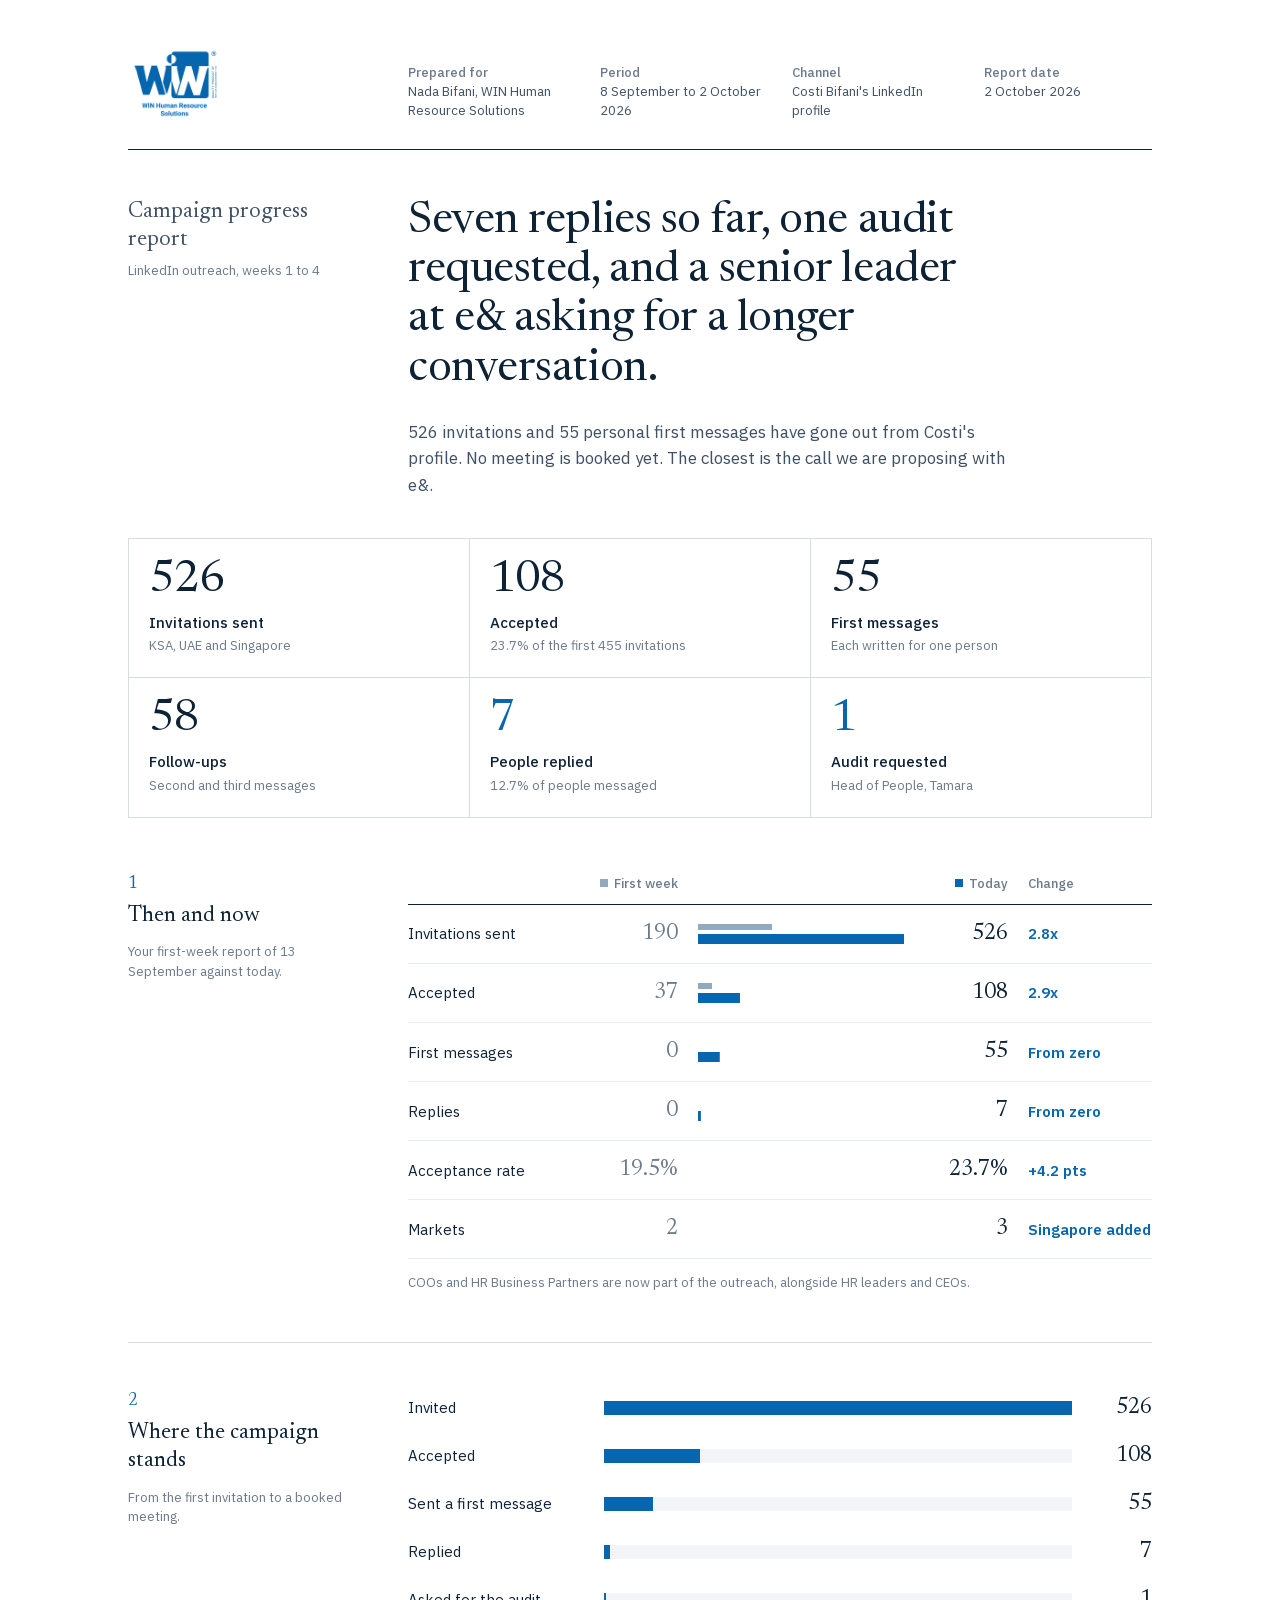
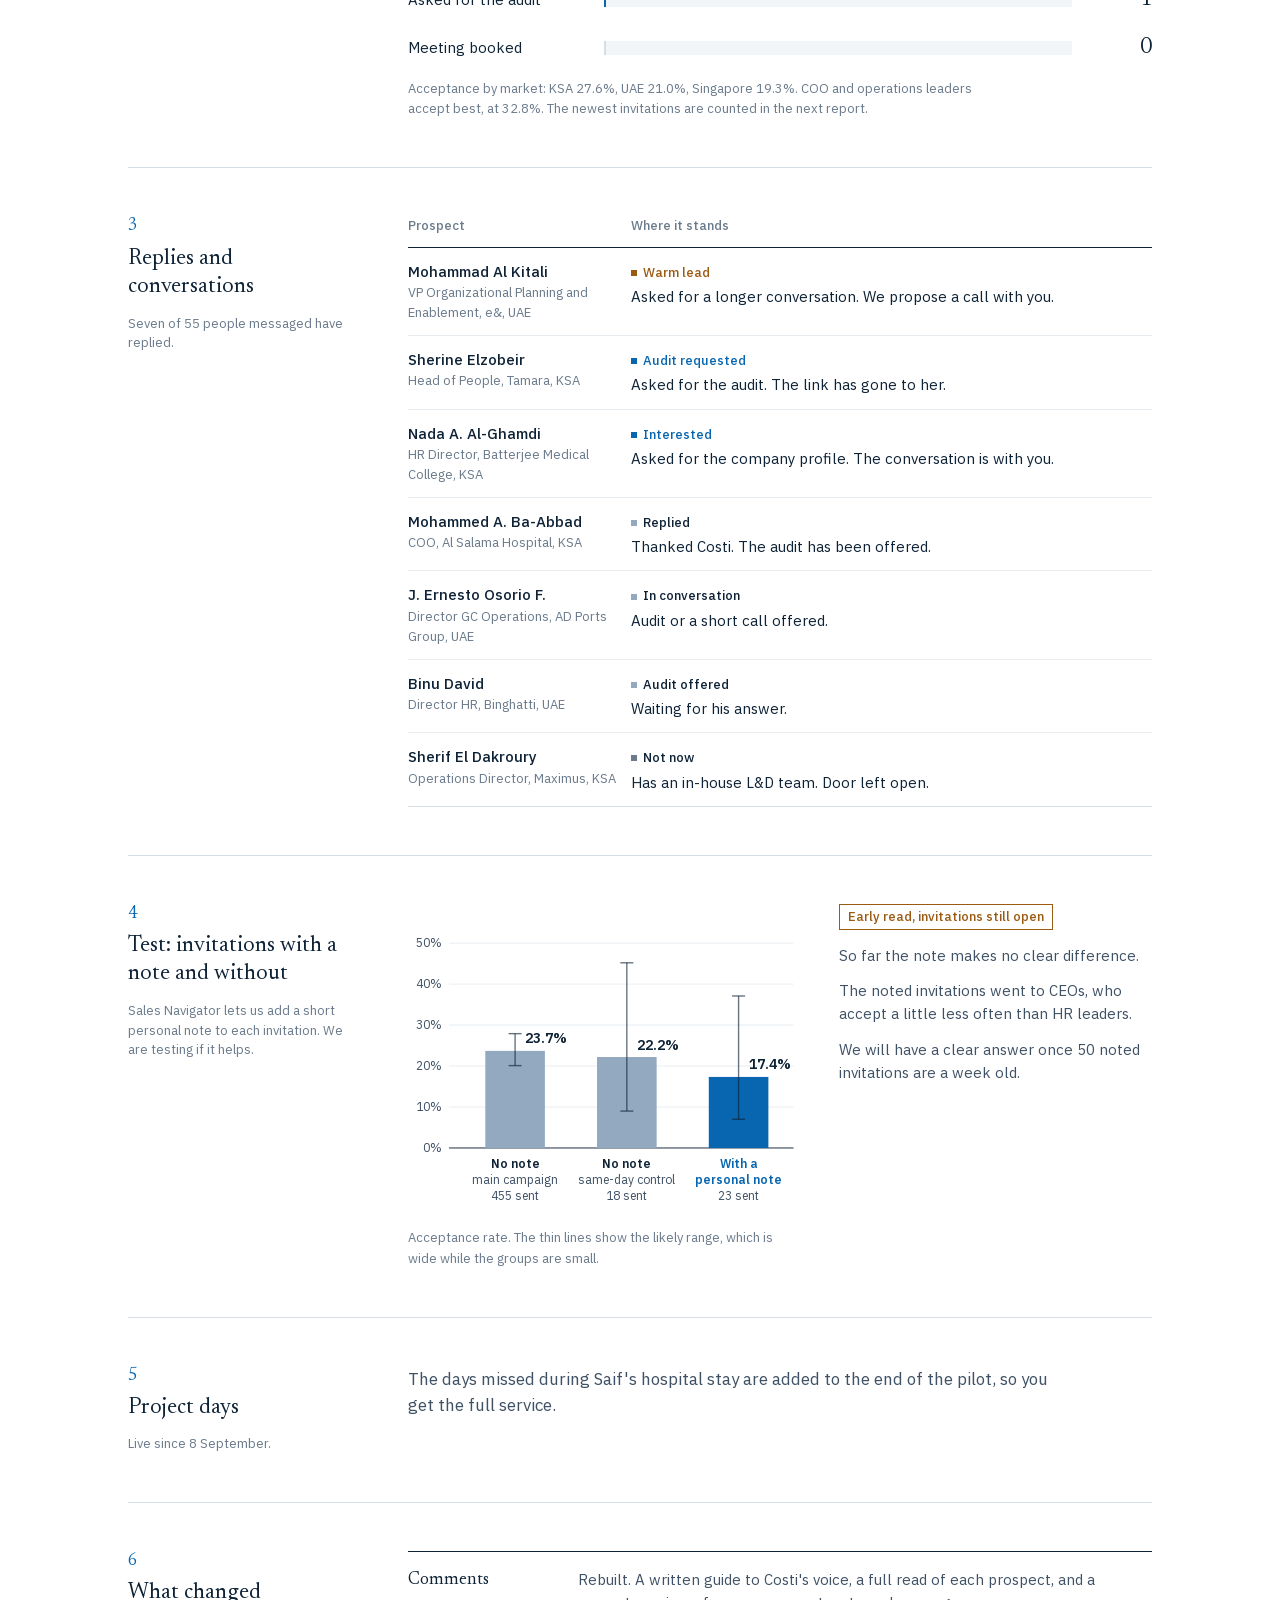
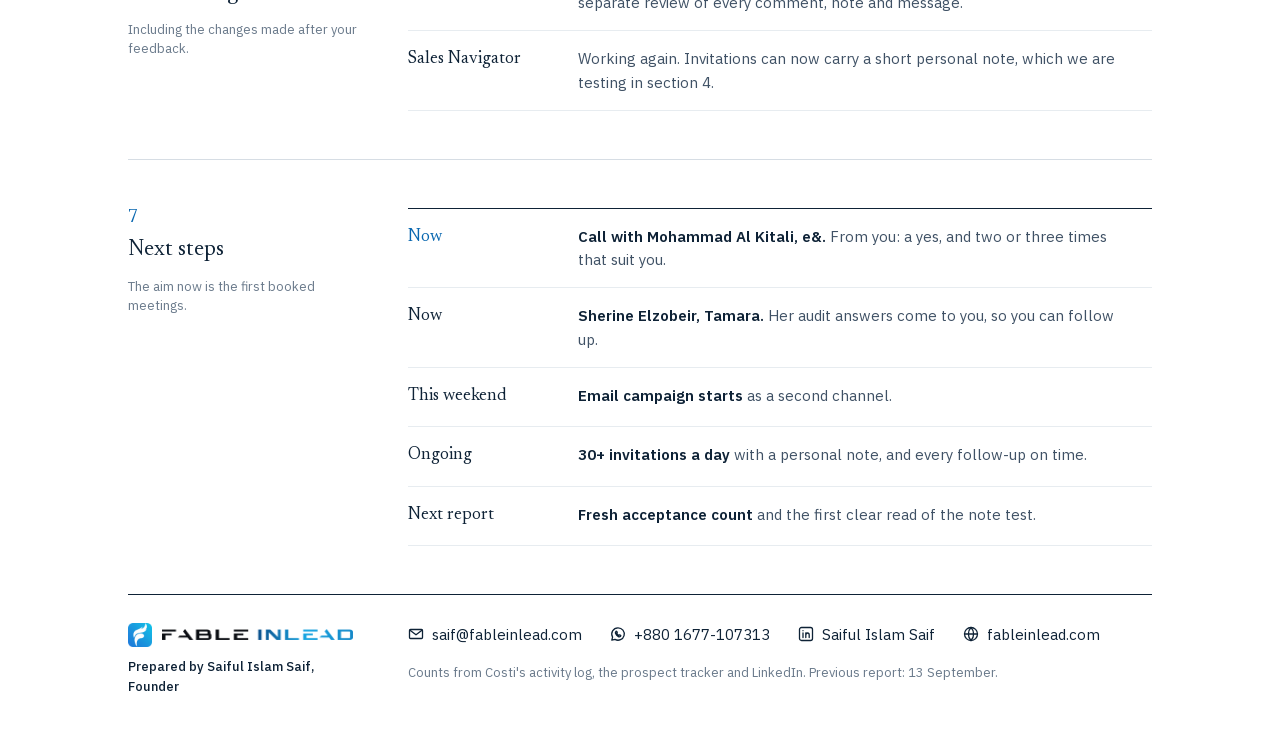
==== commit 49867f6a: "WIN HR report: numbers always visible after load" ====
--- a/win-hr-4a2df56924/index.html
+++ b/win-hr-4a2df56924/index.html
@@ -479,23 +479,28 @@
     var end = +el.getAttribute('data-count'), o = {v:0};
     tl.to(o, {v:end, duration:1.4, ease:'power2.out', onUpdate:function(){ el.textContent = Math.round(o.v).toLocaleString('en-US'); }}, 0.5 + i*0.06);
   });
+  // Safety net: if the browser pauses animation (background tab, in-app preview),
+  // show the finished hero anyway so the summary and numbers are never left blank
+  setTimeout(function(){ if (tl.progress() < 1) tl.progress(1); }, 2500);
+
+  function finishLater(tw){ setTimeout(function(){ if (tw && tw.progress() < 1) tw.progress(1); }, 2500); }
 
   // bars draw when they come into view
   function grow(sel, trigger){
     var els = document.querySelectorAll(sel);
     if (!els.length) return;
-    gsap.from(els, {scaleX:0, duration:1.1, ease:'power3.out', stagger:0.08,
-      scrollTrigger:{trigger: trigger || els[0], start:'top 85%', once:true}});
+    var tw = gsap.from(els, {scaleX:0, duration:1.1, ease:'power3.out', stagger:0.08,
+      scrollTrigger:{trigger: trigger || els[0], start:'top 85%', once:true, onEnter:function(){ finishLater(tw); }}});
   }
   grow('#thennow .tn-b', '#thennow');
   grow('#funnel .f-bar', '#funnel');
   document.querySelectorAll('.tables table').forEach(function(t){ grow('#' + (t.id || (t.id = 't' + Math.random().toString(36).slice(2))) + ' .b', t); });
 
   // A/B bars rise from the baseline, then the intervals appear
-  gsap.from('#abchart .abb', {scaleY:0, transformOrigin:'50% 100%', duration:1, ease:'power3.out', stagger:0.12,
-    scrollTrigger:{trigger:'#abchart', start:'top 80%', once:true}});
-  gsap.from('#abchart .abci line', {opacity:0, duration:0.5, delay:0.8,
-    scrollTrigger:{trigger:'#abchart', start:'top 80%', once:true}});
+  var ab1 = gsap.from('#abchart .abb', {scaleY:0, transformOrigin:'50% 100%', duration:1, ease:'power3.out', stagger:0.12,
+    scrollTrigger:{trigger:'#abchart', start:'top 80%', once:true, onEnter:function(){ finishLater(ab1); }}});
+  var ab2 = gsap.from('#abchart .abci line', {opacity:0, duration:0.5, delay:0.8,
+    scrollTrigger:{trigger:'#abchart', start:'top 80%', once:true, onEnter:function(){ finishLater(ab2); }}});
 })();
 </script>
 </body>
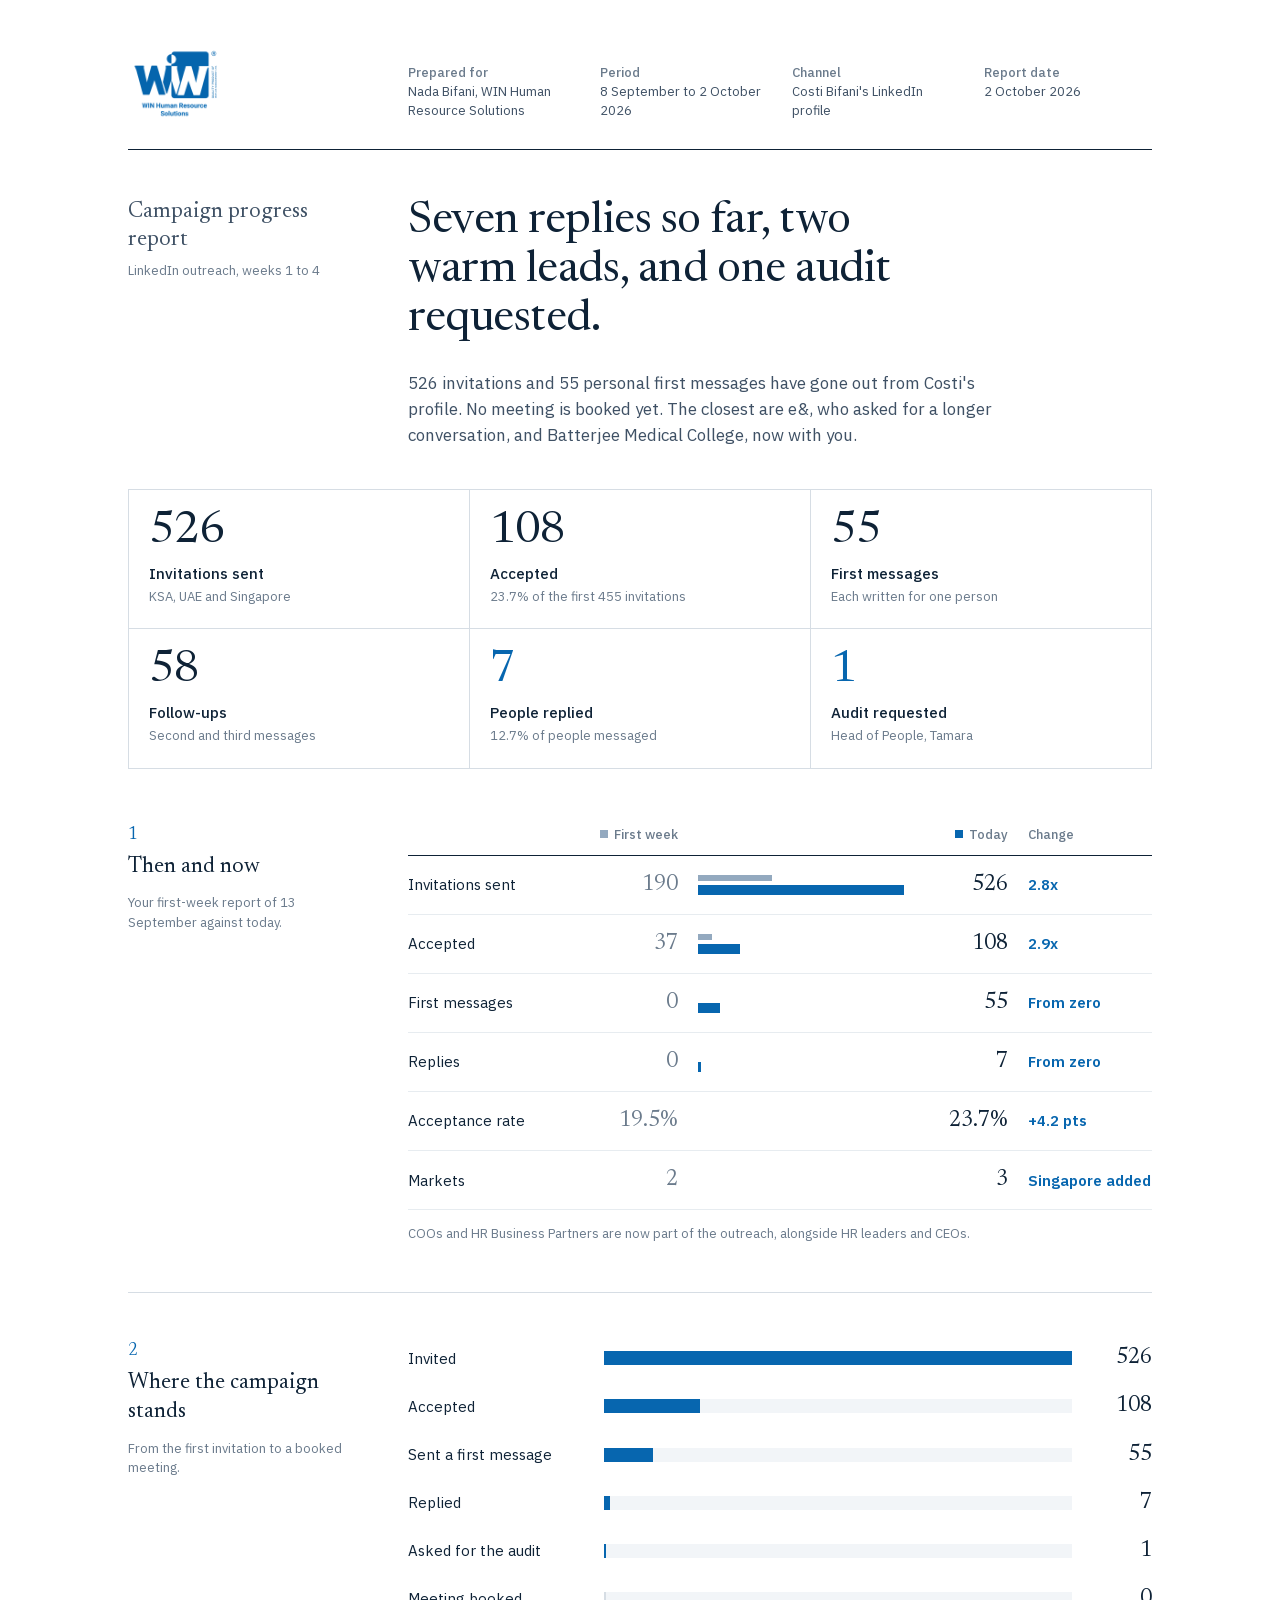
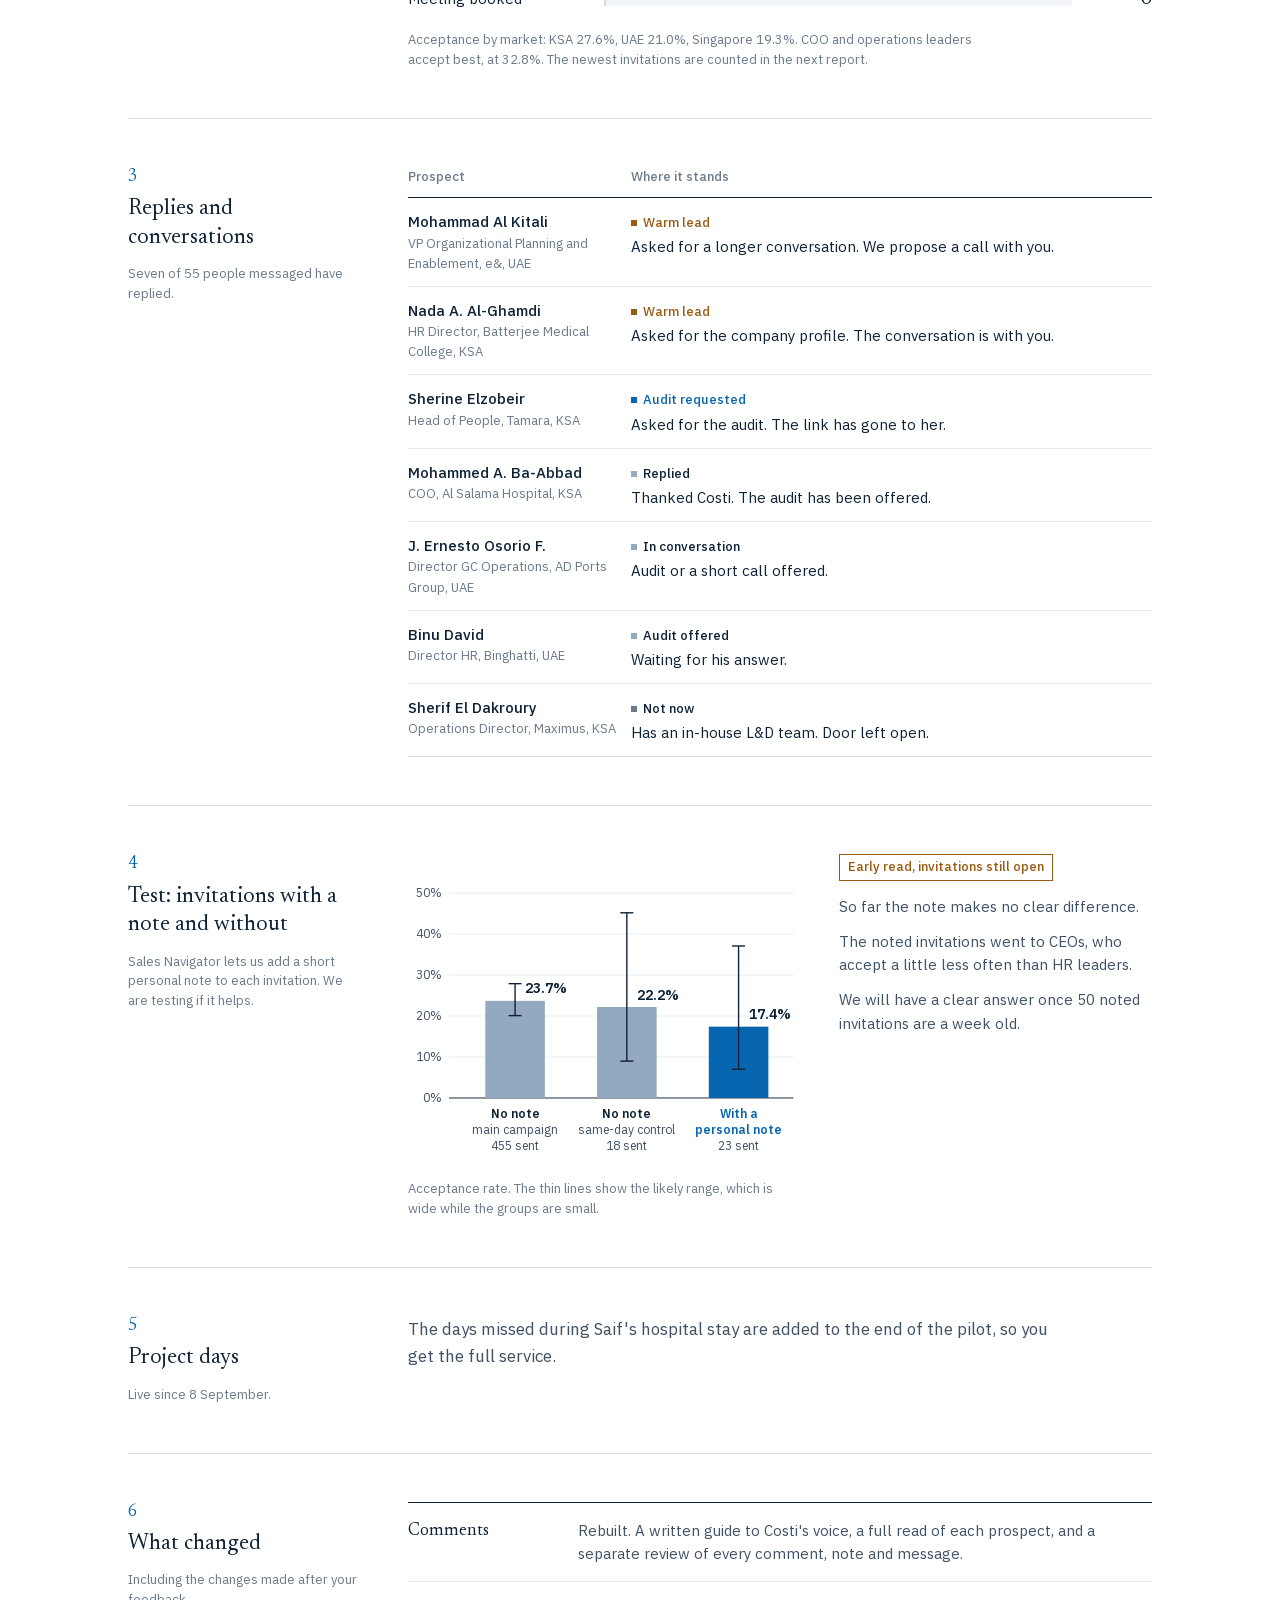
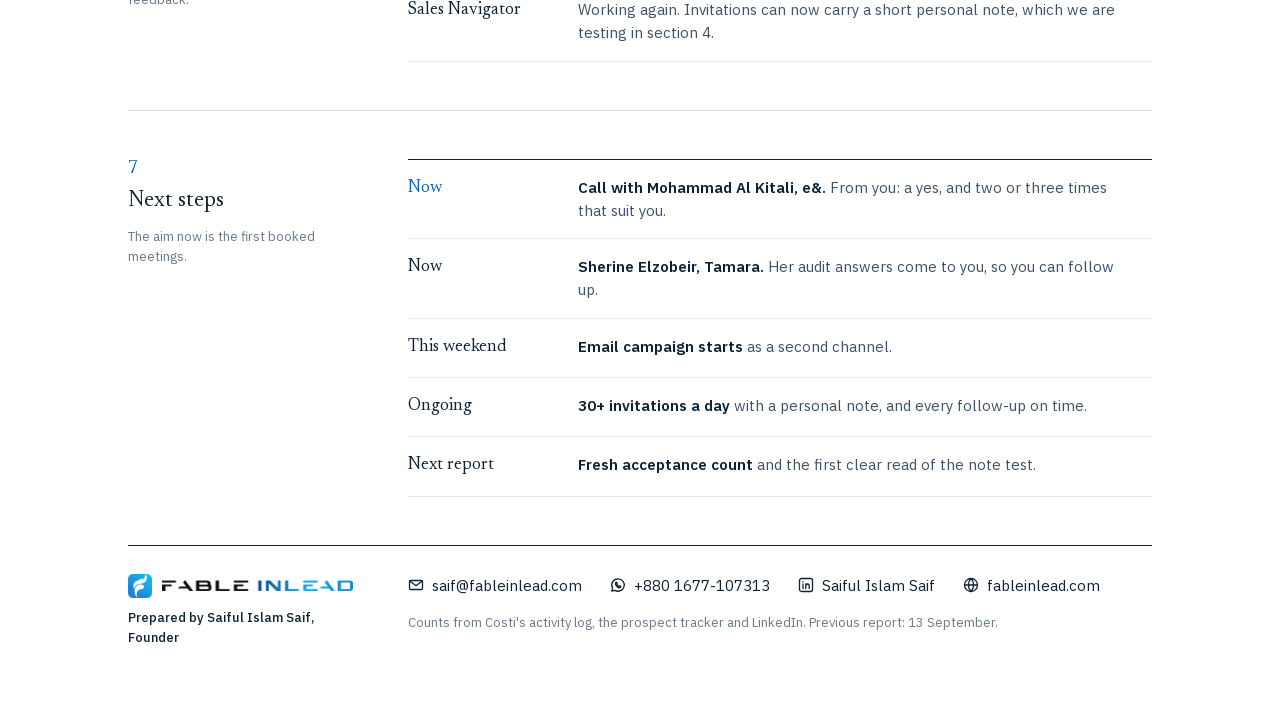
==== commit dd6804a7: "WIN HR report: two warm leads" ====
--- a/win-hr-4a2df56924/index.html
+++ b/win-hr-4a2df56924/index.html
@@ -276,8 +276,8 @@
 <section class="hero">
   <div class="kicker">Campaign progress report<span>LinkedIn outreach, weeks 1 to 4</span></div>
   <div>
-    <h1 class="reveal">Seven replies so far, one audit requested, and a senior leader at e&amp; asking for a longer conversation.</h1>
-    <p class="deck reveal">526 invitations and 55 personal first messages have gone out from Costi's profile. No meeting is booked yet. The closest is the call we are proposing with e&amp;.</p>
+    <h1 class="reveal">Seven replies so far, two warm leads, and one audit requested.</h1>
+    <p class="deck reveal">526 invitations and 55 personal first messages have gone out from Costi's profile. No meeting is booked yet. The closest are e&amp;, who asked for a longer conversation, and Batterjee Medical College, now with you.</p>
   </div>
 </section>
 
@@ -337,8 +337,8 @@
       <thead><tr><th>Prospect</th><th>Where it stands</th></tr></thead>
       <tbody>
         <tr><td><span class="who">Mohammad Al Kitali</span><span class="who-sub">VP Organizational Planning and Enablement, e&amp;, UAE</span></td><td><span class="st hot">Warm lead</span><br>Asked for a longer conversation. We propose a call with you.</td></tr>
+        <tr><td><span class="who">Nada A. Al-Ghamdi</span><span class="who-sub">HR Director, Batterjee Medical College, KSA</span></td><td><span class="st hot">Warm lead</span><br>Asked for the company profile. The conversation is with you.</td></tr>
         <tr><td><span class="who">Sherine Elzobeir</span><span class="who-sub">Head of People, Tamara, KSA</span></td><td><span class="st go">Audit requested</span><br>Asked for the audit. The link has gone to her.</td></tr>
-        <tr><td><span class="who">Nada A. Al-Ghamdi</span><span class="who-sub">HR Director, Batterjee Medical College, KSA</span></td><td><span class="st go">Interested</span><br>Asked for the company profile. The conversation is with you.</td></tr>
         <tr><td><span class="who">Mohammed A. Ba-Abbad</span><span class="who-sub">COO, Al Salama Hospital, KSA</span></td><td><span class="st open">Replied</span><br>Thanked Costi. The audit has been offered.</td></tr>
         <tr><td><span class="who">J. Ernesto Osorio F.</span><span class="who-sub">Director GC Operations, AD Ports Group, UAE</span></td><td><span class="st open">In conversation</span><br>Audit or a short call offered.</td></tr>
         <tr><td><span class="who">Binu David</span><span class="who-sub">Director HR, Binghatti, UAE</span></td><td><span class="st open">Audit offered</span><br>Waiting for his answer.</td></tr>
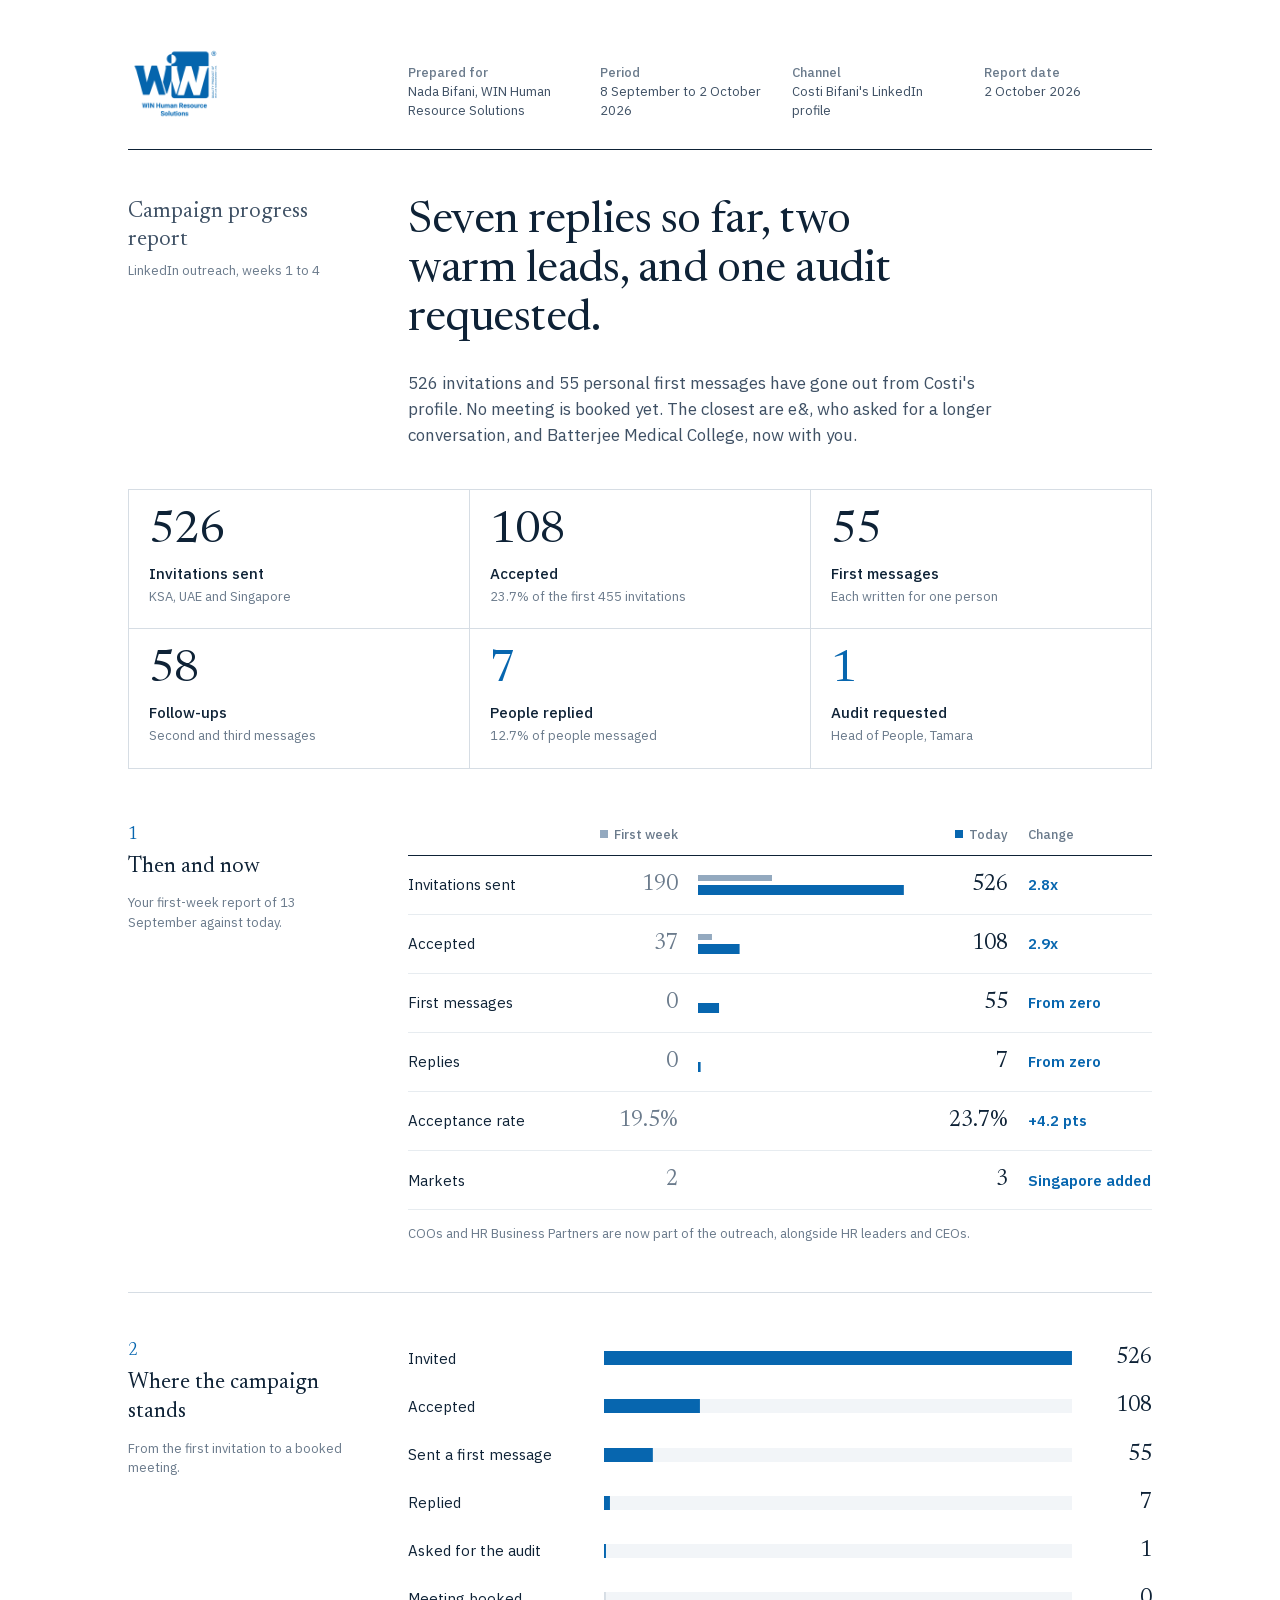
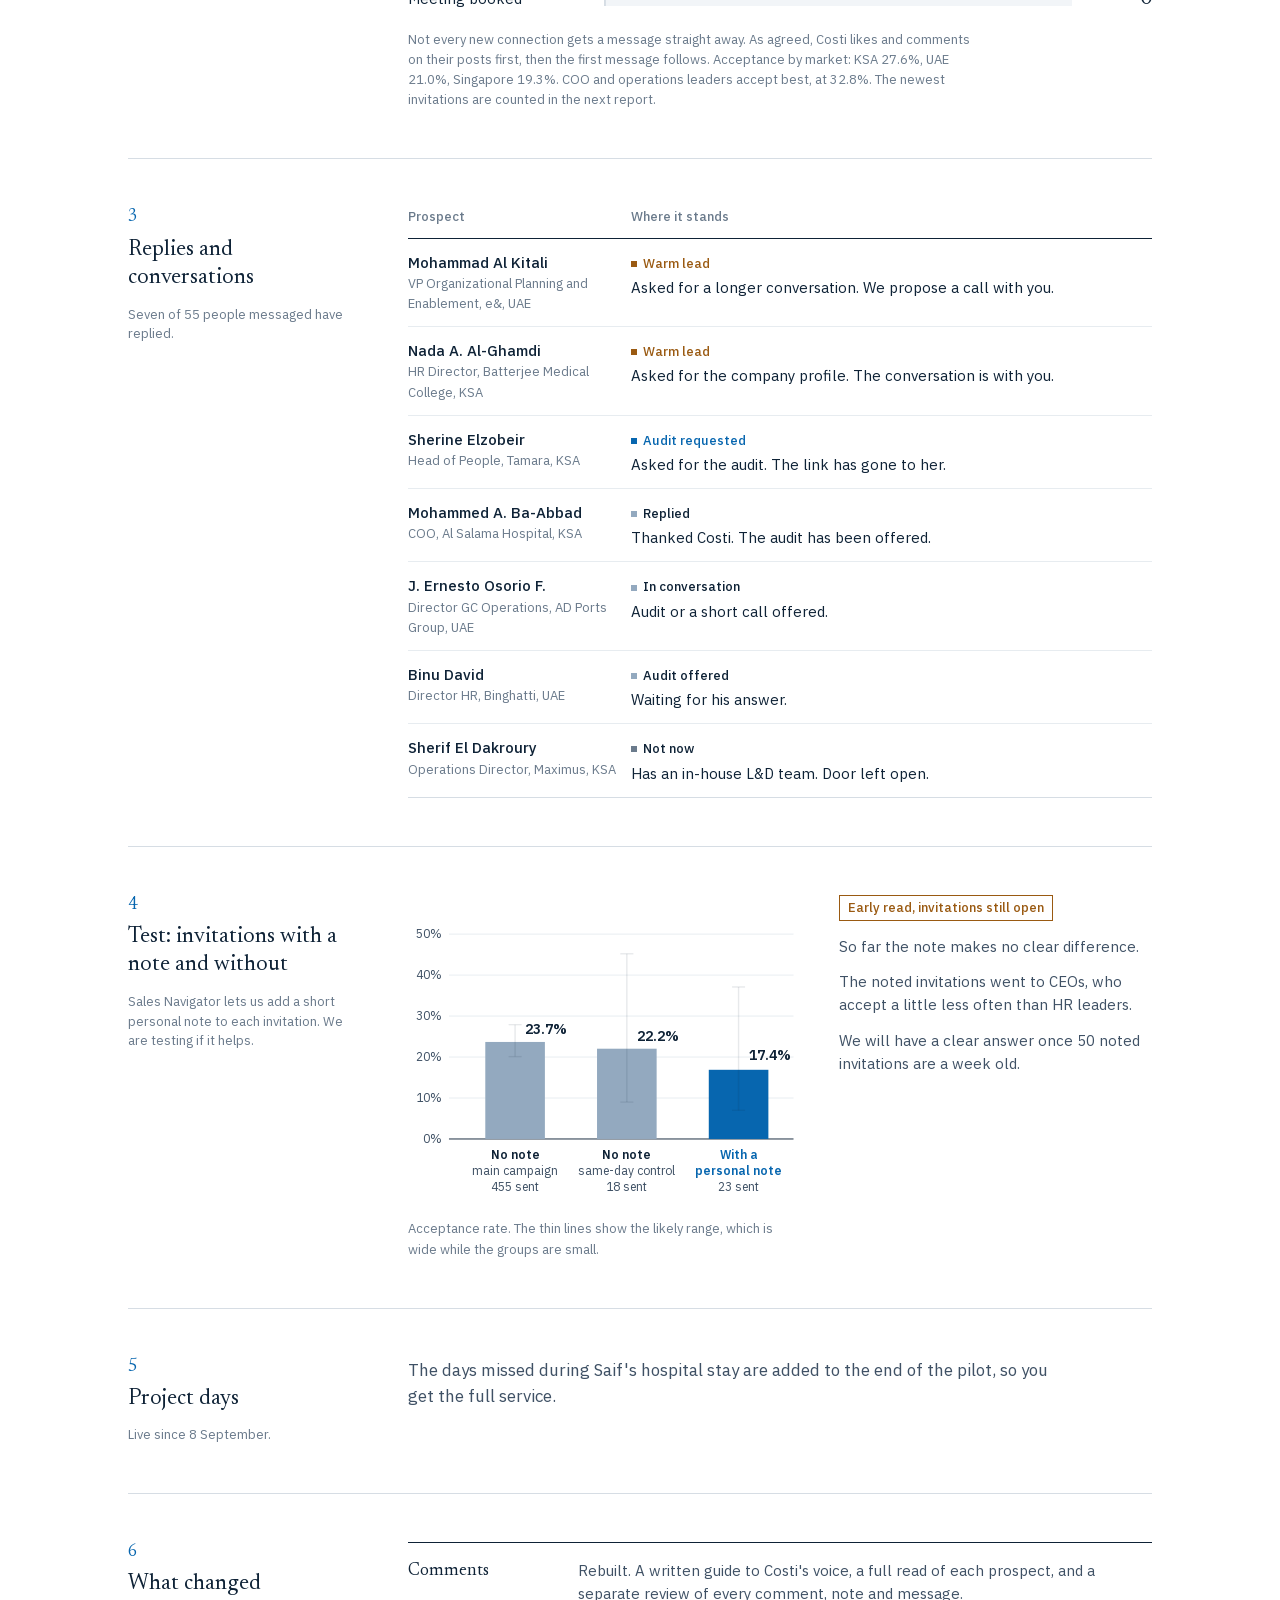
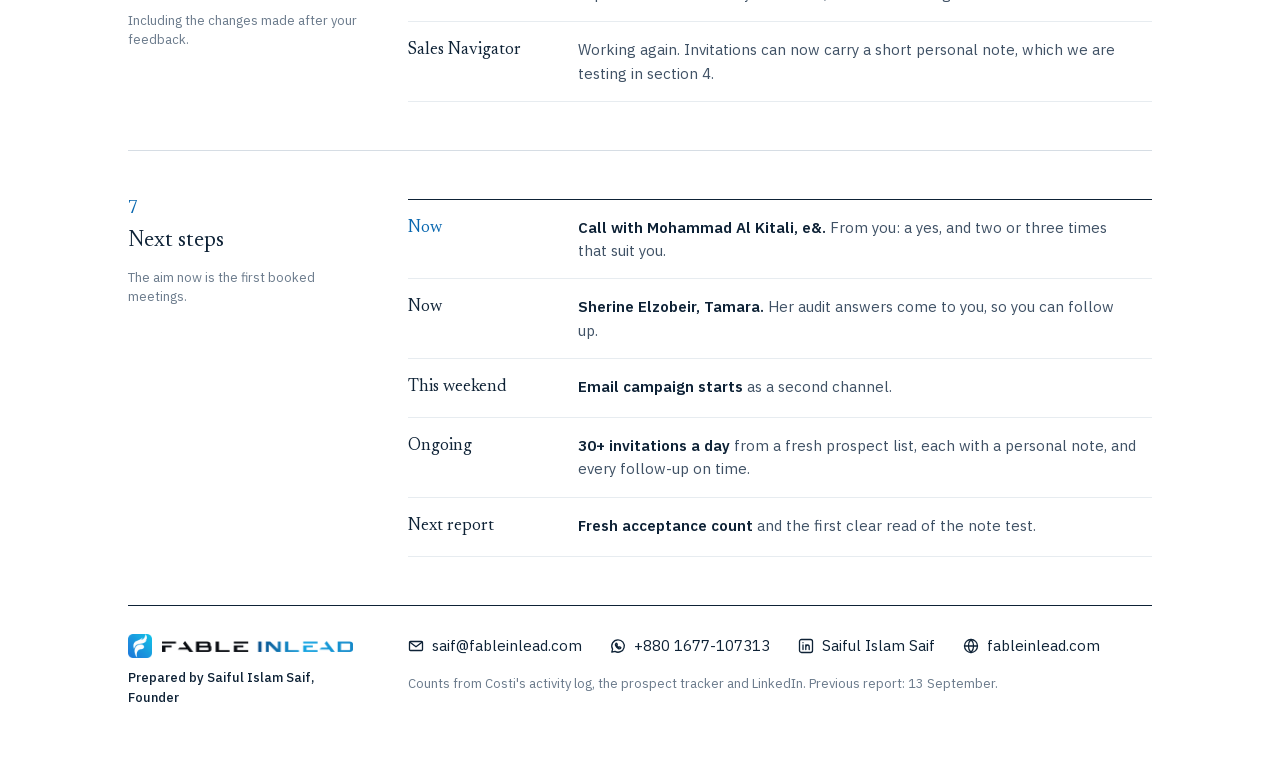
==== commit 4359e8f6: "WIN HR report: proofread fixes" ====
--- a/win-hr-4a2df56924/index.html
+++ b/win-hr-4a2df56924/index.html
@@ -323,7 +323,7 @@
       <div class="f-row"><div class="f-lab">Asked for the audit</div><div class="f-track"><div class="f-bar" style="width:0.19%"></div></div><div class="f-val num">1</div></div>
       <div class="f-row"><div class="f-lab">Meeting booked</div><div class="f-track"><div class="f-bar zero" style="width:0"></div></div><div class="f-val num">0</div></div>
     </div>
-    <p class="note">Acceptance by market: KSA 27.6%, UAE 21.0%, Singapore 19.3%. COO and operations leaders accept best, at 32.8%. The newest invitations are counted in the next report.</p>
+    <p class="note">Not every new connection gets a message straight away. As agreed, Costi likes and comments on their posts first, then the first message follows. Acceptance by market: KSA 27.6%, UAE 21.0%, Singapore 19.3%. COO and operations leaders accept best, at 32.8%. The newest invitations are counted in the next report.</p>
   </div>
 </section>
 
@@ -437,7 +437,7 @@
         <tr class="ask"><td class="when">Now</td><td><b>Call with Mohammad Al Kitali, e&amp;.</b> From you: a yes, and two or three times that suit you.</td></tr>
         <tr><td class="when">Now</td><td><b>Sherine Elzobeir, Tamara.</b> Her audit answers come to you, so you can follow up.</td></tr>
         <tr><td class="when">This weekend</td><td><b>Email campaign starts</b> as a second channel.</td></tr>
-        <tr><td class="when">Ongoing</td><td><b>30+ invitations a day</b> with a personal note, and every follow-up on time.</td></tr>
+        <tr><td class="when">Ongoing</td><td><b>30+ invitations a day</b> from a fresh prospect list, each with a personal note, and every follow-up on time.</td></tr>
         <tr><td class="when">Next report</td><td><b>Fresh acceptance count</b> and the first clear read of the note test.</td></tr>
       </tbody>
     </table>
